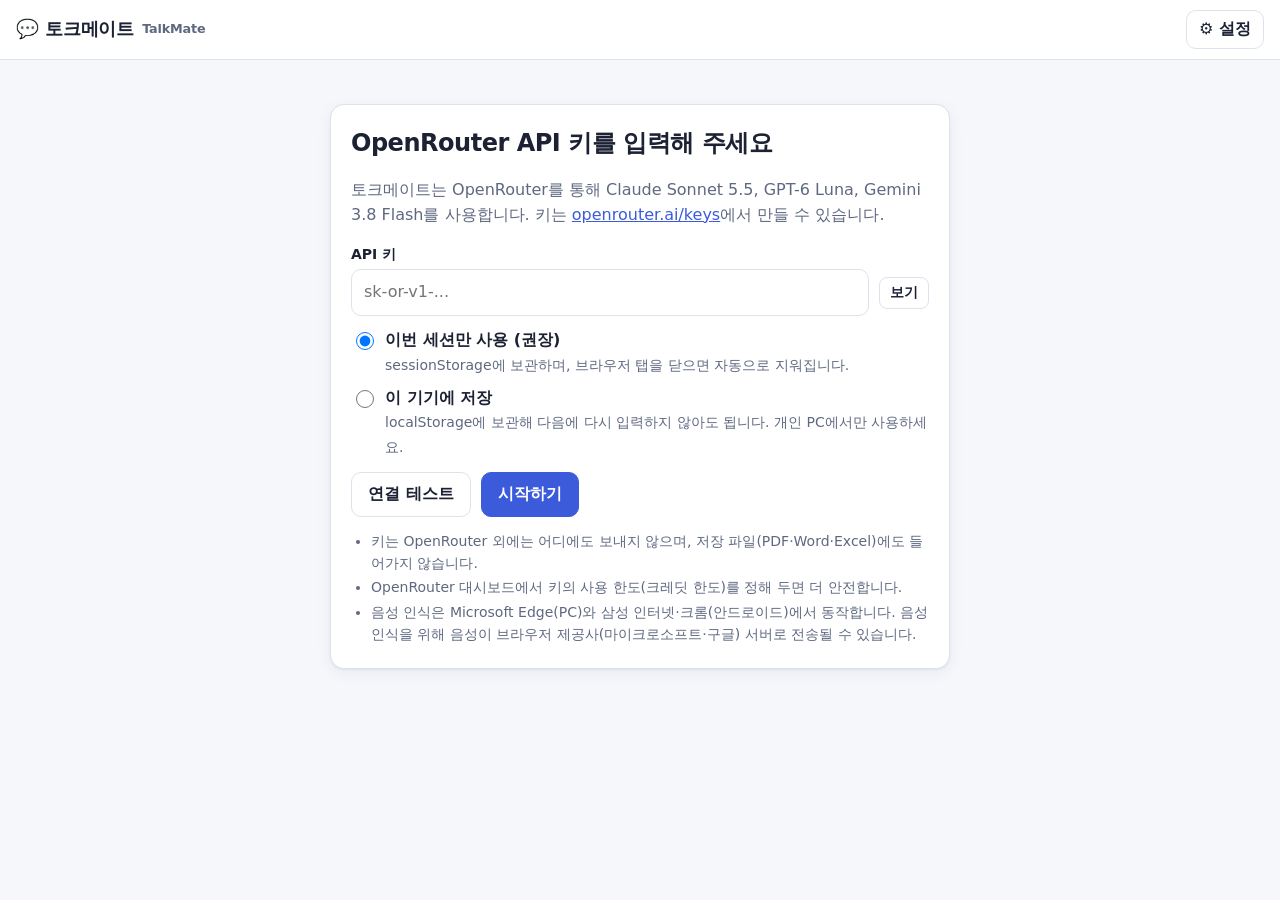
==== talkmate/index.html @ e8a08558 "토크메이트(TalkMate) 첫 버전 구현 및 PRD v0.2 반영 - index.html, style.css, app.js: OpenRouter 3개 모델 연동, 음성 인식·합성" ====
<!doctype html>
<html lang="ko">
<head>
  <meta charset="utf-8">
  <meta name="viewport" content="width=device-width, initial-scale=1, viewport-fit=cover">
  <meta name="description" content="토크메이트(TalkMate): OpenRouter AI와 상황극으로 연습하는 외국어 회화 파트너">
  <title>토크메이트 TalkMate</title>
  <link rel="icon" href="data:image/svg+xml,<svg xmlns='http://www.w3.org/2000/svg' viewBox='0 0 100 100'><text y='.9em' font-size='90'>💬</text></svg>">
  <link rel="stylesheet" href="style.css">
</head>
<body>
  <header class="topbar">
    <div class="brand">💬 토크메이트 <small>TalkMate</small></div>
    <div class="top-actions">
      <span id="costBadge" class="badge hidden" title="이번 대화의 누적 AI 비용"></span>
      <button id="btnSettings" class="icon-btn" type="button">⚙️ 설정</button>
    </div>
  </header>

  <main>
    <!-- 0. API 키 입력 -->
    <section id="view-key" class="view hidden">
      <div class="card" style="max-width:620px;margin:24px auto">
        <h1>OpenRouter API 키를 입력해 주세요</h1>
        <p class="muted">토크메이트는 OpenRouter를 통해 Claude Sonnet 5.5, GPT-6 Luna, Gemini 3.8 Flash를 사용합니다.
          키는 <a href="https://openrouter.ai/keys" target="_blank" rel="noopener">openrouter.ai/keys</a>에서 만들 수 있습니다.</p>
        <label class="field">
          <span>API 키</span>
          <div class="row">
            <input id="keyInput" class="grow" type="password" autocomplete="off" spellcheck="false" placeholder="sk-or-v1-...">
            <button id="keyShow" class="btn sm" type="button">보기</button>
          </div>
        </label>
        <div role="radiogroup" aria-label="키 보관 방식">
          <label class="check"><input type="radio" name="keyMode" value="session" checked>
            <span><b>이번 세션만 사용 (권장)</b><br><span class="small muted">sessionStorage에 보관하며, 브라우저 탭을 닫으면 자동으로 지워집니다.</span></span></label>
          <label class="check"><input type="radio" name="keyMode" value="local">
            <span><b>이 기기에 저장</b><br><span class="small muted">localStorage에 보관해 다음에 다시 입력하지 않아도 됩니다. 개인 PC에서만 사용하세요.</span></span></label>
        </div>
        <div class="row" style="margin-top:12px">
          <button id="keyTest" class="btn" type="button">연결 테스트</button>
          <button id="keySave" class="btn primary" type="button">시작하기</button>
        </div>
        <p id="keyResult" class="small" role="status"></p>
        <ul class="notes">
          <li>키는 OpenRouter 외에는 어디에도 보내지 않으며, 저장 파일(PDF·Word·Excel)에도 들어가지 않습니다.</li>
          <li>OpenRouter 대시보드에서 키의 사용 한도(크레딧 한도)를 정해 두면 더 안전합니다.</li>
          <li>음성 인식은 Microsoft Edge(PC)와 삼성 인터넷·크롬(안드로이드)에서 동작합니다. 음성 인식을 위해 음성이 브라우저 제공사(마이크로소프트·구글) 서버로 전송될 수 있습니다.</li>
        </ul>
      </div>
    </section>

    <!-- 1. 연습 설정 -->
    <section id="view-setup" class="view hidden">
      <div id="resumeBanner" class="banner hidden">
        <span>진행 중이던 대화가 있습니다.</span>
        <div class="row">
          <button id="resumeBtn" class="btn sm primary" type="button">이어서 하기</button>
          <button id="discardBtn" class="btn sm" type="button">버리기</button>
        </div>
      </div>
      <div id="fileNotice" class="banner info hidden">
        <span class="small">파일을 직접 열면(file://) 마이크 권한이 거부될 수 있습니다. GitHub Pages 주소나 로컬 서버(<code>python -m http.server</code>)로 열어 주세요.</span>
      </div>

      <div class="card">
        <h2 class="step-title"><span class="step-num">1</span>언어와 수준</h2>
        <div id="langChoices" class="choices lang"></div>
        <div class="grid-3" style="margin-top:4px">
          <label class="field"><span>수준</span><select id="levelSel"></select></label>
          <label class="field"><span>말투</span><select id="toneSel"></select></label>
          <label class="field"><span>AI 답변 길이</span>
            <select id="lengthSel">
              <option value="short">짧게 (1~2문장)</option>
              <option value="normal">보통 (2~3문장)</option>
              <option value="long">길게 (3~5문장)</option>
            </select></label>
        </div>
      </div>

      <div class="card">
        <h2 class="step-title"><span class="step-num">2</span>상황 고르기</h2>
        <div id="scenChoices"></div>
        <div id="scenExtra"></div>
      </div>

      <div class="card">
        <h2 class="step-title"><span class="step-num">3</span>이번 대화의 미션</h2>
        <ol id="missionPreview" class="mission-preview"></ol>
        <div class="estimate">
          <div>
            <div class="small muted" style="margin-bottom:4px">AI 모델 구성</div>
            <div id="presetSeg" class="seg" role="group" aria-label="모델 구성"></div>
            <div id="presetDesc" class="small muted" style="margin-top:4px"></div>
          </div>
          <div class="cost" id="estimate"></div>
        </div>
        <div class="row" style="margin-top:16px;justify-content:flex-end">
          <button id="startBtn" class="btn primary lg" type="button">대화 시작하기 ▶</button>
        </div>
      </div>
    </section>

    <!-- 2. 회화 -->
    <section id="view-chat" class="view hidden">
      <div class="chat-main">
        <div class="chat-head">
          <div>
            <div class="title" id="chatTitle"></div>
            <div class="sub" id="chatSub"></div>
          </div>
          <div class="row">
            <button id="sideToggle" class="btn sm side-toggle" type="button">미션 보기</button>
            <button id="endBtn" class="btn sm primary" type="button">대화 종료 · 리포트</button>
          </div>
        </div>
        <div id="messages" class="messages" aria-live="polite"></div>
        <div id="turnNotice" class="notice hidden">
          <span>목표한 대화 턴 수에 도달했습니다. 마무리하고 리포트를 받아 볼까요?</span>
          <div class="row"><button id="turnEnd" class="btn sm primary" type="button">리포트 받기</button>
            <button id="turnMore" class="btn sm" type="button">계속하기</button></div>
        </div>
        <div id="hints" class="hints hidden"></div>
        <div class="composer">
          <textarea id="input" rows="1" placeholder="마이크를 누르고 말하거나, 여기에 입력하세요 (Enter: 보내기, Shift+Enter: 줄바꿈)"></textarea>
          <div class="row">
            <div class="row" style="gap:8px">
              <button id="micBtn" class="mic" type="button" aria-label="음성 입력">🎤</button>
              <div>
                <div id="micStatus" class="mic-status">마이크를 눌러 말해 보세요.</div>
                <button id="hintBtn" class="link-btn" type="button">💡 힌트 보기</button>
              </div>
            </div>
            <button id="sendBtn" class="btn primary" type="button">보내기</button>
          </div>
        </div>
      </div>
      <aside class="chat-side" id="chatSide">
        <div class="card collapsible" id="missionCard">
          <h2>🎯 미션</h2>
          <div class="c-body"><ul id="missionList" class="missions"></ul></div>
        </div>
        <div class="card collapsible" id="statCard">
          <h2>📊 오류 유형</h2>
          <div class="c-body"><div id="liveStats" class="bars"></div></div>
        </div>
        <div class="card collapsible" id="costCard">
          <h2>💰 비용</h2>
          <div class="c-body small" id="liveCost"></div>
        </div>
      </aside>
    </section>

    <!-- 3. 리포트 -->
    <section id="view-report" class="view hidden">
      <div class="report-actions">
        <button id="backChat" class="btn sm" type="button">← 대화로 돌아가기</button>
        <div class="row">
          <button id="expPdf" class="btn" type="button">📄 PDF</button>
          <button id="expDocx" class="btn" type="button">📝 Word</button>
          <button id="expXlsx" class="btn" type="button">📊 Excel</button>
          <button id="newBtn" class="btn primary" type="button">새 연습</button>
        </div>
      </div>
      <div class="card report" id="reportBody"></div>
    </section>
  </main>

  <!-- 설정 -->
  <dialog id="settingsDlg" aria-labelledby="setTitle">
    <form method="dialog" id="settingsForm">
      <div class="dlg-head"><h2 id="setTitle" style="margin:0">설정</h2><button class="btn sm ghost" value="cancel" type="submit">닫기 ✕</button></div>
      <div class="dlg-body">
        <fieldset>
          <legend>API 키</legend>
          <p class="small" id="keyStatus"></p>
          <label class="check"><input type="checkbox" id="setKeyPersist"><span>이 기기에 저장(localStorage). 끄면 이번 세션에만 보관합니다.</span></label>
          <div class="row">
            <button id="setKeyChange" class="btn sm" type="button">키 변경</button>
            <button id="setKeyClear" class="btn sm danger" type="button">키 지우기</button>
            <button id="setKeyTest" class="btn sm" type="button">연결 테스트 · 단가 갱신</button>
          </div>
          <p class="small" id="setKeyResult" role="status"></p>
        </fieldset>

        <fieldset>
          <legend>AI 모델 (OpenRouter 모델 ID)</legend>
          <label class="field"><span>대화 상대</span><input type="text" id="setPartner" list="modelList" spellcheck="false"></label>
          <label class="field"><span>문장 교정 · 힌트 · 번역</span><input type="text" id="setCoach" list="modelList" spellcheck="false"></label>
          <label class="field"><span>대화 후 리포트</span><input type="text" id="setReport" list="modelList" spellcheck="false"></label>
          <datalist id="modelList"></datalist>
          <h3>단가 (100만 토큰당 USD)</h3>
          <div class="price-row small muted"><span>모델</span><span>입력</span><span>출력</span></div>
          <div id="priceRows"></div>
          <label class="field"><span>환율 (1달러 = 원)</span><input type="number" id="setFx" min="1" step="1"></label>
        </fieldset>

        <fieldset>
          <legend>음성</legend>
          <label class="check"><input type="checkbox" id="setAutoSpeak"><span>AI가 말할 때 자동으로 읽어 주기</span></label>
          <label class="check"><input type="checkbox" id="setAutoSend"><span>음성 입력이 끝나면 바로 보내기 (끄면 확인·수정 후 보냅니다)</span></label>
          <label class="field"><span>읽기 속도 <b id="rateVal"></b></span><input type="range" id="setRate" min="0.6" max="1.3" step="0.05" style="width:100%"></label>
          <div id="voiceRows"></div>
        </fieldset>

        <fieldset>
          <legend>대화</legend>
          <label class="field"><span>목표 턴 수 (내가 말하는 횟수)</span><input type="number" id="setTurns" min="4" max="40" step="1"></label>
        </fieldset>
      </div>
      <div class="dlg-foot">
        <button id="setReset" class="btn sm danger" type="button">설정 초기화</button>
        <div class="row"><button class="btn" value="cancel" type="submit">취소</button><button id="setSave" class="btn primary" type="button">저장</button></div>
      </div>
    </form>
  </dialog>

  <div id="toast" role="status" aria-live="polite"></div>
  <script src="app.js"></script>
</body>
</html>
---- talkmate/style.css ----
/* 토크메이트(TalkMate) 스타일 */
:root {
  --bg: #f6f7fb;
  --surface: #ffffff;
  --surface-2: #eef1f7;
  --text: #1c2233;
  --muted: #5e6880;
  --border: #dde2ec;
  --primary: #3b5bdb;
  --primary-ink: #ffffff;
  --primary-soft: #e7ecff;
  --ai-bubble: #ffffff;
  --user-bubble: #3b5bdb;
  --user-ink: #ffffff;
  --ok: #2b8a3e;
  --ok-soft: #e6f6ea;
  --warn: #c76a00;
  --warn-soft: #fff4e2;
  --bad: #c92a2a;
  --bad-soft: #ffe9e9;
  --shadow: 0 1px 2px rgba(20, 30, 60, .06), 0 4px 16px rgba(20, 30, 60, .06);
  --radius: 14px;
  --font: system-ui, -apple-system, "Segoe UI", "Malgun Gothic", "Apple SD Gothic Neo", "Noto Sans KR", "Noto Sans JP", "Yu Gothic", "Meiryo", sans-serif;
  color-scheme: light;
}
@media (prefers-color-scheme: dark) {
  :root {
    --bg: #12151d;
    --surface: #1b1f2a;
    --surface-2: #242a38;
    --text: #e8ebf2;
    --muted: #9aa3b8;
    --border: #2f3646;
    --primary: #7b93ff;
    --primary-ink: #0d1020;
    --primary-soft: #252d4d;
    --ai-bubble: #222837;
    --user-bubble: #4c66e0;
    --user-ink: #ffffff;
    --ok: #69db7c;
    --ok-soft: #1d3324;
    --warn: #ffb44d;
    --warn-soft: #3a2c16;
    --bad: #ff8787;
    --bad-soft: #3b1f22;
    --shadow: 0 1px 2px rgba(0, 0, 0, .3), 0 4px 16px rgba(0, 0, 0, .25);
    color-scheme: dark;
  }
}

* { box-sizing: border-box; }
html, body { margin: 0; }
body {
  background: var(--bg);
  color: var(--text);
  font-family: var(--font);
  font-size: 16px;
  line-height: 1.55;
  -webkit-text-size-adjust: 100%;
}
button, input, select, textarea { font: inherit; color: inherit; }
a { color: var(--primary); }
.hidden { display: none !important; }
.muted { color: var(--muted); }
.small { font-size: .875rem; }

/* 상단 바 */
.topbar {
  position: sticky; top: 0; z-index: 20;
  display: flex; align-items: center; justify-content: space-between; gap: 12px;
  padding: 10px 16px;
  background: var(--surface);
  border-bottom: 1px solid var(--border);
}
.brand { font-weight: 800; font-size: 1.15rem; letter-spacing: -.01em; display: flex; align-items: center; gap: 8px; }
.brand small { font-weight: 600; color: var(--muted); font-size: .8rem; }
.top-actions { display: flex; align-items: center; gap: 8px; }
.badge {
  display: inline-flex; align-items: center; gap: 4px;
  padding: 3px 10px; border-radius: 999px;
  background: var(--surface-2); color: var(--muted); font-size: .8rem; font-weight: 600;
  white-space: nowrap;
}

/* 버튼 */
.btn {
  display: inline-flex; align-items: center; justify-content: center; gap: 6px;
  padding: 9px 16px; min-height: 42px;
  border: 1px solid var(--border); border-radius: 10px;
  background: var(--surface); cursor: pointer; font-weight: 600;
  transition: background .15s, border-color .15s, transform .05s;
}
.btn:hover { background: var(--surface-2); }
.btn:active { transform: translateY(1px); }
.btn:disabled { opacity: .5; cursor: not-allowed; }
.btn.primary { background: var(--primary); border-color: var(--primary); color: var(--primary-ink); }
.btn.primary:hover { filter: brightness(1.07); }
.btn.danger { color: var(--bad); }
.btn.ghost { background: transparent; border-color: transparent; }
.btn.sm { padding: 4px 10px; min-height: 32px; font-size: .85rem; border-radius: 8px; }
.btn.lg { padding: 12px 22px; min-height: 50px; font-size: 1.05rem; }
.icon-btn { background: transparent; border: 1px solid var(--border); border-radius: 10px; padding: 6px 12px; cursor: pointer; font-weight: 600; min-height: 38px; }
.icon-btn:hover { background: var(--surface-2); }
.link-btn { background: none; border: none; color: var(--primary); cursor: pointer; padding: 2px 4px; font-size: .85rem; font-weight: 600; }
.link-btn:hover { text-decoration: underline; }

/* 레이아웃 */
main { max-width: 1120px; margin: 0 auto; padding: 20px 16px 40px; }
.card {
  background: var(--surface); border: 1px solid var(--border); border-radius: var(--radius);
  box-shadow: var(--shadow); padding: 20px;
}
.card + .card { margin-top: 16px; }
h1 { font-size: 1.5rem; margin: 0 0 8px; letter-spacing: -.02em; }
h2 { font-size: 1.15rem; margin: 0 0 12px; }
h3 { font-size: 1rem; margin: 16px 0 8px; }
.step-title { display: flex; align-items: center; gap: 8px; }
.step-num {
  display: inline-grid; place-items: center; width: 26px; height: 26px; border-radius: 50%;
  background: var(--primary-soft); color: var(--primary); font-size: .85rem; font-weight: 800;
}

/* 폼 */
label.field { display: block; margin: 12px 0; }
label.field > span { display: block; font-size: .875rem; font-weight: 600; margin-bottom: 4px; }
input[type=text], input[type=password], input[type=number], select, textarea {
  width: 100%; padding: 10px 12px; border: 1px solid var(--border); border-radius: 10px;
  background: var(--surface); min-height: 42px;
}
input:focus, select:focus, textarea:focus, .btn:focus-visible, .choice:focus-visible {
  outline: 2px solid var(--primary); outline-offset: 1px;
}
.row { display: flex; gap: 10px; flex-wrap: wrap; align-items: center; }
.row > .grow { flex: 1 1 200px; }
.grid-2 { display: grid; grid-template-columns: repeat(2, minmax(0, 1fr)); gap: 12px; }
.grid-3 { display: grid; grid-template-columns: repeat(3, minmax(0, 1fr)); gap: 12px; }
.check { display: flex; align-items: flex-start; gap: 8px; margin: 8px 0; cursor: pointer; }
.check input { margin-top: 4px; width: 18px; height: 18px; flex: none; }
.notes { margin: 12px 0 0; padding-left: 20px; color: var(--muted); font-size: .875rem; }
.notes li { margin: 3px 0; }

/* 선택 카드 */
.choices { display: grid; gap: 10px; }
.choices.lang { grid-template-columns: repeat(3, minmax(0, 1fr)); }
.choices.scen { grid-template-columns: repeat(auto-fill, minmax(170px, 1fr)); }
.choice {
  text-align: left; padding: 12px 14px; border: 1.5px solid var(--border); border-radius: 12px;
  background: var(--surface); cursor: pointer; display: flex; flex-direction: column; gap: 2px;
}
.choice:hover { border-color: var(--primary); }
.choice.selected { border-color: var(--primary); background: var(--primary-soft); }
.choice .t { font-weight: 700; }
.choice .d { font-size: .8rem; color: var(--muted); }
.choice .ic { font-size: 1.4rem; line-height: 1.2; }
.cat-label { font-size: .8rem; font-weight: 700; color: var(--muted); margin: 14px 0 6px; }

.mission-preview { margin: 0; padding-left: 20px; }
.estimate { display: flex; flex-wrap: wrap; align-items: center; justify-content: space-between; gap: 12px; margin-top: 16px; }
.estimate .cost { font-size: .9rem; color: var(--muted); }
.estimate .cost b { color: var(--text); }
.seg { display: inline-flex; border: 1px solid var(--border); border-radius: 10px; overflow: hidden; }
.seg button { border: none; background: var(--surface); padding: 8px 14px; cursor: pointer; font-weight: 600; min-height: 40px; }
.seg button + button { border-left: 1px solid var(--border); }
.seg button.on { background: var(--primary); color: var(--primary-ink); }

.banner {
  display: flex; align-items: center; justify-content: space-between; gap: 12px; flex-wrap: wrap;
  padding: 12px 16px; border-radius: 12px; background: var(--warn-soft); border: 1px solid var(--border); margin-bottom: 16px;
}
.banner.info { background: var(--primary-soft); }

/* 회화 화면 */
#view-chat { display: grid; grid-template-columns: minmax(0, 1fr) 300px; gap: 16px; }
.chat-main {
  display: flex; flex-direction: column; min-height: calc(100vh - 120px); min-height: calc(100dvh - 120px);
  background: var(--surface); border: 1px solid var(--border); border-radius: var(--radius); box-shadow: var(--shadow);
}
.chat-head {
  display: flex; align-items: center; justify-content: space-between; gap: 8px; flex-wrap: wrap;
  padding: 12px 16px; border-bottom: 1px solid var(--border);
}
.chat-head .title { font-weight: 700; }
.chat-head .sub { font-size: .8rem; color: var(--muted); }
.messages { flex: 1; overflow-y: auto; padding: 16px; display: flex; flex-direction: column; gap: 14px; }
.msg { display: flex; flex-direction: column; max-width: 88%; }
.msg.ai { align-self: flex-start; }
.msg.user { align-self: flex-end; align-items: flex-end; }
.bubble {
  padding: 10px 14px; border-radius: 16px; white-space: pre-wrap; word-break: break-word;
  font-size: 1.05rem;
}
.msg.ai .bubble { background: var(--ai-bubble); border: 1px solid var(--border); border-top-left-radius: 4px; }
.msg.user .bubble { background: var(--user-bubble); color: var(--user-ink); border-top-right-radius: 4px; }
.msg .tools { display: flex; gap: 2px; margin-top: 2px; flex-wrap: wrap; }
.translation { margin-top: 6px; padding: 8px 12px; border-radius: 10px; background: var(--surface-2); font-size: .9rem; color: var(--muted); white-space: pre-wrap; }
.typing::after { content: "▍"; animation: blink 1s steps(2) infinite; }
@keyframes blink { 50% { opacity: 0; } }

.corr {
  margin-top: 6px; padding: 10px 12px; border-radius: 12px; font-size: .92rem; text-align: left;
  border: 1px solid var(--border); background: var(--surface); width: 100%; max-width: 560px;
}
.corr.ok { background: var(--ok-soft); border-color: transparent; }
.corr.fix { background: var(--warn-soft); border-color: transparent; }
.corr.loading { color: var(--muted); }
.corr .head { font-weight: 700; margin-bottom: 4px; }
.corr .orig { margin: 2px 0; }
.corr mark.wrong { background: var(--bad-soft); color: var(--bad); text-decoration: line-through; border-radius: 3px; padding: 0 2px; }
.corr .fixed { font-weight: 700; color: var(--ok); }
.corr ul { margin: 6px 0 0; padding-left: 18px; }
.corr li { margin: 3px 0; }
.chip { display: inline-block; padding: 0 8px; border-radius: 999px; background: var(--surface-2); font-size: .75rem; font-weight: 700; margin-right: 4px; color: var(--muted); }
.corr .sec { margin-top: 8px; font-weight: 700; font-size: .85rem; }
.say { display: inline-flex; align-items: center; gap: 4px; }
.listen { background: none; border: none; cursor: pointer; padding: 0 4px; font-size: .95rem; }

.notice { margin: 0 16px 10px; padding: 10px 14px; border-radius: 10px; background: var(--primary-soft); font-size: .9rem; display: flex; gap: 8px; align-items: center; justify-content: space-between; flex-wrap: wrap; }

.hints { margin: 0 16px 10px; padding: 12px; border: 1px dashed var(--primary); border-radius: 12px; background: var(--surface); }
.hints .h-head { display: flex; justify-content: space-between; align-items: center; font-weight: 700; margin-bottom: 6px; }
.hint-item { padding: 8px 0; border-top: 1px solid var(--border); }
.hint-item:first-of-type { border-top: none; }
.hint-item .ht { font-weight: 600; }
.hint-item .hr { font-size: .85rem; color: var(--muted); }

.composer { border-top: 1px solid var(--border); padding: 12px 16px; display: flex; flex-direction: column; gap: 8px; }
.composer textarea { resize: none; min-height: 48px; max-height: 160px; font-size: 1.05rem; }
.composer .row { justify-content: space-between; }
.mic {
  width: 56px; height: 56px; border-radius: 50%; border: none; cursor: pointer; font-size: 1.5rem;
  background: var(--primary); color: var(--primary-ink); box-shadow: var(--shadow); flex: none;
}
.mic.on { background: var(--bad); animation: pulse 1.2s infinite; }
.mic:disabled { opacity: .4; cursor: not-allowed; }
@keyframes pulse { 0% { box-shadow: 0 0 0 0 rgba(201, 42, 42, .5); } 70% { box-shadow: 0 0 0 14px rgba(201, 42, 42, 0); } 100% { box-shadow: 0 0 0 0 rgba(201, 42, 42, 0); } }
.mic-status { font-size: .85rem; color: var(--muted); min-height: 1.2em; }

.chat-side { display: flex; flex-direction: column; gap: 12px; }
.chat-side .card { padding: 14px 16px; }
.chat-side h2 { font-size: 1rem; margin-bottom: 8px; }
.missions { list-style: none; margin: 0; padding: 0; }
.missions li { display: flex; gap: 8px; align-items: flex-start; padding: 4px 0; font-size: .92rem; }
.missions li.done span { text-decoration: line-through; color: var(--muted); }
.missions input { margin-top: 5px; width: 16px; height: 16px; flex: none; }

/* 막대 그래프 */
.bars { display: flex; flex-direction: column; gap: 6px; }
.bar-row { display: grid; grid-template-columns: 96px 1fr 28px; align-items: center; gap: 8px; font-size: .85rem; }
.bar-track { height: 10px; background: var(--surface-2); border-radius: 999px; overflow: hidden; }
.bar-fill { height: 100%; background: var(--warn); border-radius: 999px; print-color-adjust: exact; -webkit-print-color-adjust: exact; }
.bar-row .n { text-align: right; font-weight: 700; }

/* 리포트 */
.report-actions { display: flex; flex-wrap: wrap; gap: 8px; align-items: center; justify-content: space-between; margin-bottom: 16px; }
.report-actions .row { gap: 8px; }
.report h1 { font-size: 1.6rem; }
.report .meta { color: var(--muted); font-size: .9rem; margin-bottom: 8px; }
.report section { margin-top: 22px; break-inside: avoid-page; }
.report section.flow { break-inside: auto; }
.report h2 { border-bottom: 2px solid var(--primary-soft); padding-bottom: 4px; }
.stats { display: grid; grid-template-columns: repeat(4, minmax(0, 1fr)); gap: 10px; }
.stat { background: var(--surface-2); border-radius: 12px; padding: 10px 12px; }
.stat .v { font-size: 1.35rem; font-weight: 800; }
.stat .l { font-size: .8rem; color: var(--muted); }
table.tbl { width: 100%; border-collapse: collapse; font-size: .9rem; }
.tbl th, .tbl td { border: 1px solid var(--border); padding: 6px 8px; text-align: left; vertical-align: top; }
.tbl th { background: var(--surface-2); font-weight: 700; }
.tbl-wrap { overflow-x: auto; }
.two-col { display: grid; grid-template-columns: repeat(2, minmax(0, 1fr)); gap: 16px; }
.transcript .line { padding: 6px 0; border-bottom: 1px dashed var(--border); }
.transcript .who { font-weight: 700; margin-right: 6px; }
.transcript .fixline { font-size: .88rem; color: var(--ok); margin-left: 12px; }
.spinner { display: inline-block; width: 16px; height: 16px; border: 2px solid var(--border); border-top-color: var(--primary); border-radius: 50%; animation: spin .8s linear infinite; vertical-align: -3px; }
@keyframes spin { to { transform: rotate(360deg); } }

/* 대화 상자 */
dialog {
  width: min(680px, calc(100vw - 24px)); max-height: calc(100vh - 32px); max-height: calc(100dvh - 32px);
  border: 1px solid var(--border); border-radius: var(--radius); padding: 0;
  background: var(--surface); color: var(--text); box-shadow: var(--shadow);
}
dialog::backdrop { background: rgba(10, 14, 25, .45); }
.dlg-head { display: flex; justify-content: space-between; align-items: center; padding: 14px 20px; border-bottom: 1px solid var(--border); position: sticky; top: 0; background: var(--surface); z-index: 1; }
.dlg-body { padding: 4px 20px 16px; }
.dlg-foot { display: flex; justify-content: space-between; gap: 8px; padding: 12px 20px; border-top: 1px solid var(--border); position: sticky; bottom: 0; background: var(--surface); }
fieldset { border: 1px solid var(--border); border-radius: 12px; padding: 4px 14px 12px; margin: 14px 0; }
legend { font-weight: 700; padding: 0 6px; }
.price-row { display: grid; grid-template-columns: minmax(0, 1fr) 90px 90px; gap: 8px; align-items: center; font-size: .85rem; margin: 6px 0; }
.price-row code { word-break: break-all; }

/* 알림 */
#toast {
  position: fixed; left: 50%; bottom: 24px; transform: translateX(-50%); z-index: 100;
  max-width: calc(100vw - 32px); padding: 12px 18px; border-radius: 12px;
  background: #1c2233; color: #fff; box-shadow: var(--shadow); font-size: .92rem;
  opacity: 0; pointer-events: none; transition: opacity .2s;
}
#toast.show { opacity: 1; }
#toast.error { background: #a61e1e; }

/* 반응형 */
@media (max-width: 860px) {
  #view-chat { grid-template-columns: 1fr; }
  .chat-side { order: -1; }
  .chat-side:not(.open) { display: none; }
  .chat-main { min-height: calc(100dvh - 190px); }
  .stats { grid-template-columns: repeat(2, minmax(0, 1fr)); }
}
@media (max-width: 600px) {
  main { padding: 12px 10px 32px; }
  .card { padding: 16px; }
  .choices.lang { grid-template-columns: 1fr; }
  .choices.scen { grid-template-columns: repeat(2, minmax(0, 1fr)); }
  .grid-2, .grid-3, .two-col { grid-template-columns: 1fr; }
  .msg { max-width: 96%; }
  .messages { padding: 12px 10px; }
  .composer { padding: 10px; }
  .brand small { display: none; }
  .price-row { grid-template-columns: 1fr 1fr; }
  .price-row code { grid-column: 1 / -1; }
}
.side-toggle { display: none; }
@media (max-width: 860px) { .side-toggle { display: inline-flex; } }

/* 인쇄(PDF 저장) */
@media print {
  :root { --bg: #fff; --surface: #fff; --surface-2: #f1f3f8; --text: #000; --muted: #444; --border: #bbb; --primary-soft: #dfe5ff; --ok: #1d6b2c; color-scheme: light; }
  body { background: #fff; font-size: 11pt; }
  .topbar, .report-actions, #view-key, #view-setup, #view-chat, dialog, #toast, .no-print { display: none !important; }
  main { max-width: none; padding: 0; }
  .card { box-shadow: none; border: none; padding: 0; }
  .tbl-wrap { overflow: visible; }
  a { color: #000; }
}
@page { margin: 14mm; }
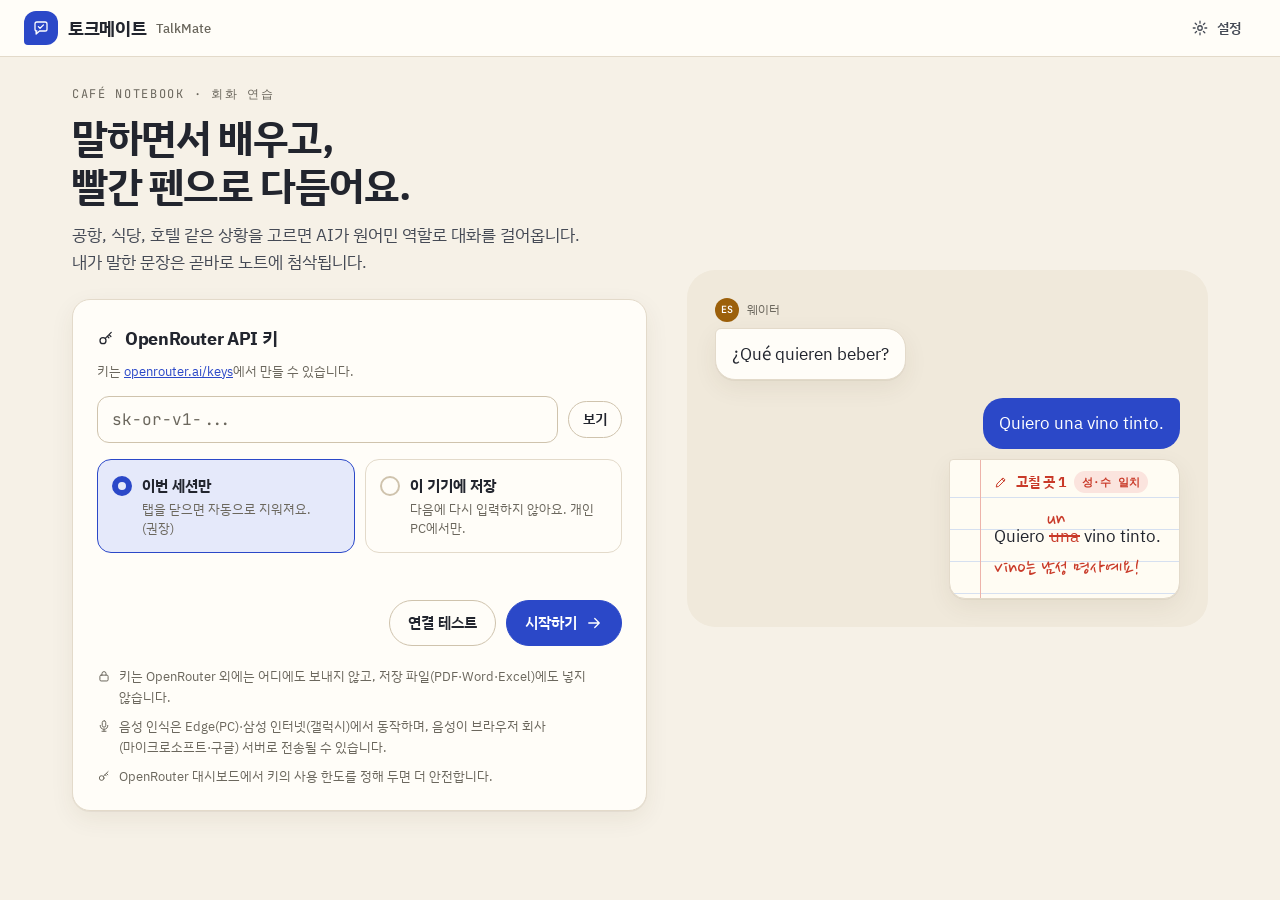
==== commit 4702512a: "Café Notebook 디자인을 앱에 적용 - index.html: 아이콘 스프라이트, 시작 화면 미리보기, 오늘의 주문서, 회화 레일, 리포트 레일 - style.css: DE" ====
--- a/talkmate/index.html
+++ b/talkmate/index.html
@@ -3,57 +3,112 @@
 <head>
   <meta charset="utf-8">
   <meta name="viewport" content="width=device-width, initial-scale=1, viewport-fit=cover">
-  <meta name="description" content="토크메이트(TalkMate): OpenRouter AI와 상황극으로 연습하는 외국어 회화 파트너">
+  <meta name="description" content="토크메이트(TalkMate): 상황극으로 연습하고 빨간 펜으로 첨삭받는 AI 외국어 회화 파트너">
+  <meta name="theme-color" content="#F6F1E7" media="(prefers-color-scheme: light)">
+  <meta name="theme-color" content="#14120E" media="(prefers-color-scheme: dark)">
   <title>토크메이트 TalkMate</title>
-  <link rel="icon" href="data:image/svg+xml,<svg xmlns='http://www.w3.org/2000/svg' viewBox='0 0 100 100'><text y='.9em' font-size='90'>💬</text></svg>">
+  <link rel="icon" href="data:image/svg+xml,<svg xmlns='http://www.w3.org/2000/svg' viewBox='0 0 24 24'><rect width='24' height='24' rx='6' fill='%232B48C8'/><path d='M6 7.5A1.5 1.5 0 0 1 7.5 6h9A1.5 1.5 0 0 1 18 7.5v6a1.5 1.5 0 0 1-1.5 1.5H11l-3.5 3v-3h0A1.5 1.5 0 0 1 6 13.5z' fill='none' stroke='white' stroke-width='1.6' stroke-linejoin='round'/></svg>">
+  <link rel="preconnect" href="https://fonts.googleapis.com">
+  <link rel="preconnect" href="https://fonts.gstatic.com" crossorigin>
+  <link rel="stylesheet" href="https://fonts.googleapis.com/css2?family=IBM+Plex+Sans+KR:wght@400;500;600;700&family=Nanum+Pen+Script&family=JetBrains+Mono:wght@400;600&family=Noto+Sans+JP:wght@400;700&display=swap">
   <link rel="stylesheet" href="style.css">
 </head>
 <body>
+<!-- 아이콘 (선 1.7px, round) — DESIGN.md 8장 -->
+<svg width="0" height="0" style="position:absolute" aria-hidden="true">
+  <symbol id="i-logo" viewBox="0 0 24 24"><path d="M4 6.5A2.5 2.5 0 0 1 6.5 4h11A2.5 2.5 0 0 1 20 6.5v7a2.5 2.5 0 0 1-2.5 2.5H10l-4.5 4v-4H6.5A2.5 2.5 0 0 1 4 13.5z"/><path d="M8.5 10.2l2.2 2.2 4.6-4.6"/></symbol>
+  <symbol id="i-mic" viewBox="0 0 24 24"><rect x="9" y="3" width="6" height="11" rx="3"/><path d="M5.5 11a6.5 6.5 0 0 0 13 0M12 17.5V21M8.5 21h7"/></symbol>
+  <symbol id="i-stop" viewBox="0 0 24 24"><rect x="7" y="7" width="10" height="10" rx="2.5"/></symbol>
+  <symbol id="i-send" viewBox="0 0 24 24"><path d="M5 12h13M13 6l6 6-6 6"/></symbol>
+  <symbol id="i-speaker" viewBox="0 0 24 24"><path d="M4 9.5v5h3.5L12 18V6L7.5 9.5z"/><path d="M15.5 9.2a4 4 0 0 1 0 5.6M18 6.8a7.5 7.5 0 0 1 0 10.4"/></symbol>
+  <symbol id="i-translate" viewBox="0 0 24 24"><path d="M4 6h9M8.5 4v2M6.2 6c.4 3.6 2.6 6.4 5.8 7.6M10.8 6c-.4 3.6-2.6 6.4-5.8 7.6"/><path d="M13 20l3.5-8 3.5 8M14.2 17.3h4.6"/></symbol>
+  <symbol id="i-bulb" viewBox="0 0 24 24"><path d="M9.5 17.5h5M10.5 20.5h3M12 3.5a5.8 5.8 0 0 0-3.7 10.3c.8.7 1.2 1.5 1.2 2.4v.3h5v-.3c0-.9.4-1.7 1.2-2.4A5.8 5.8 0 0 0 12 3.5z"/></symbol>
+  <symbol id="i-gear" viewBox="0 0 24 24"><circle cx="12" cy="12" r="3"/><path d="M12 3v2.5M12 18.5V21M3 12h2.5M18.5 12H21M5.6 5.6l1.8 1.8M16.6 16.6l1.8 1.8M5.6 18.4l1.8-1.8M16.6 7.4l1.8-1.8"/></symbol>
+  <symbol id="i-check" viewBox="0 0 24 24"><path d="M5 12.5l4.5 4.5L19 7.5"/></symbol>
+  <symbol id="i-x" viewBox="0 0 24 24"><path d="M6.5 6.5l11 11M17.5 6.5l-11 11"/></symbol>
+  <symbol id="i-key" viewBox="0 0 24 24"><circle cx="8" cy="15.5" r="4"/><path d="M11 12.5l8-8M16 7.5l2.5 2.5M13.8 9.7l2 2"/></symbol>
+  <symbol id="i-download" viewBox="0 0 24 24"><path d="M12 4v11M7.5 10.5L12 15l4.5-4.5M5 20h14"/></symbol>
+  <symbol id="i-back" viewBox="0 0 24 24"><path d="M19 12H5M11 6l-6 6 6 6"/></symbol>
+  <symbol id="i-play" viewBox="0 0 24 24"><path d="M8 5.5v13l10.5-6.5z"/></symbol>
+  <symbol id="i-lock" viewBox="0 0 24 24"><rect x="5" y="10.5" width="14" height="10" rx="2"/><path d="M8.5 10.5V8a3.5 3.5 0 0 1 7 0v2.5"/></symbol>
+  <symbol id="i-plane" viewBox="0 0 24 24"><path d="M3 13.5l7-1.5 3.5 7.5 2-.5-1-8.5 4.5-1.5c1.2-.4 2-1.6 1.5-2.6-.5-1-1.8-1.2-3-.8l-4.5 1.5L7 2.5 5 3l3 8-4.5 1.5z"/></symbol>
+  <symbol id="i-passport" viewBox="0 0 24 24"><rect x="5" y="3" width="14" height="18" rx="2"/><circle cx="12" cy="10" r="3"/><path d="M9 16h6"/></symbol>
+  <symbol id="i-bed" viewBox="0 0 24 24"><path d="M3 18.5V6.5M3 14h18v4.5M21 14v-1.5a3 3 0 0 0-3-3h-7V14"/><circle cx="7" cy="11" r="1.7"/></symbol>
+  <symbol id="i-dish" viewBox="0 0 24 24"><path d="M5 3v6.5a2 2 0 0 0 4 0V3M7 11.5V21M17 21V3c-2.2 1-3.5 4-3.5 8h3.5"/></symbol>
+  <symbol id="i-sign" viewBox="0 0 24 24"><path d="M12 3v18M6 5.5h10.5l2.5 2.5-2.5 2.5H6zM18 13H7.5L5 15.5 7.5 18H18z"/></symbol>
+  <symbol id="i-bag" viewBox="0 0 24 24"><path d="M5.5 8h13l-1 12.5h-11zM9 8V6.5a3 3 0 0 1 6 0V8"/></symbol>
+  <symbol id="i-pill" viewBox="0 0 24 24"><path d="M10.5 20.5a4.6 4.6 0 0 1-6.5-6.5l9.5-9.5a4.6 4.6 0 0 1 6.5 6.5z"/><path d="M8.5 8.5l7 7"/></symbol>
+  <symbol id="i-hand" viewBox="0 0 24 24"><path d="M8 12V6.5a1.5 1.5 0 0 1 3 0V11M11 10.5V5a1.5 1.5 0 0 1 3 0v5.5M14 10.5V6.5a1.5 1.5 0 0 1 3 0V13M17 11a1.5 1.5 0 0 1 3 0v3a7 7 0 0 1-7 7h-.7a6 6 0 0 1-5.1-2.9L4.5 13.5a1.5 1.5 0 0 1 2.6-1.5L8 13.5"/></symbol>
+  <symbol id="i-camera" viewBox="0 0 24 24"><path d="M4 8h3l2-3h6l2 3h3v11H4z"/><circle cx="12" cy="13" r="3.5"/></symbol>
+  <symbol id="i-phone" viewBox="0 0 24 24"><path d="M5 4h3.5l2 5-2.5 1.5a11 11 0 0 0 5.5 5.5L15 13.5l5 2V19a1 1 0 0 1-1 1A15 15 0 0 1 4 5a1 1 0 0 1 1-1z"/></symbol>
+  <symbol id="i-chat" viewBox="0 0 24 24"><path d="M4 5h16v11H9.5L5 20v-4H4z"/></symbol>
+  <symbol id="i-scale" viewBox="0 0 24 24"><path d="M12 4v16M8 20h8M5 7h14M5 7l-3 6a3 3 0 0 0 6 0zM19 7l-3 6a3 3 0 0 0 6 0z"/></symbol>
+  <symbol id="i-pencil" viewBox="0 0 24 24"><path d="M4 20l1-4.5L15.5 5l3.5 3.5L8.5 19zM13.5 7l3.5 3.5"/></symbol>
+  <symbol id="i-chev" viewBox="0 0 24 24"><path d="M9 6l6 6-6 6"/></symbol>
+</svg>
+
   <header class="topbar">
-    <div class="brand">💬 토크메이트 <small>TalkMate</small></div>
+    <div class="logo"><span class="logo-mark"><svg class="i" aria-hidden="true"><use href="#i-logo"/></svg></span>토크메이트 <small>TalkMate</small></div>
     <div class="top-actions">
-      <span id="costBadge" class="badge hidden" title="이번 대화의 누적 AI 비용"></span>
-      <button id="btnSettings" class="icon-btn" type="button">⚙️ 설정</button>
+      <span id="costBadge" class="cost-chip hidden" title="이번 대화의 누적 AI 비용"></span>
+      <button id="btnSettings" class="btn sm quiet" type="button"><svg class="i" aria-hidden="true"><use href="#i-gear"/></svg><span class="lbl">설정</span></button>
     </div>
   </header>
 
-  <main>
-    <!-- 0. API 키 입력 -->
+  <main class="wrap">
+    <!-- 0. 시작: API 키 입력 -->
     <section id="view-key" class="view hidden">
-      <div class="card" style="max-width:620px;margin:24px auto">
-        <h1>OpenRouter API 키를 입력해 주세요</h1>
-        <p class="muted">토크메이트는 OpenRouter를 통해 Claude Sonnet 5.5, GPT-6 Luna, Gemini 3.8 Flash를 사용합니다.
-          키는 <a href="https://openrouter.ai/keys" target="_blank" rel="noopener">openrouter.ai/keys</a>에서 만들 수 있습니다.</p>
-        <label class="field">
-          <span>API 키</span>
-          <div class="row">
-            <input id="keyInput" class="grow" type="password" autocomplete="off" spellcheck="false" placeholder="sk-or-v1-...">
-            <button id="keyShow" class="btn sm" type="button">보기</button>
-          </div>
-        </label>
-        <div role="radiogroup" aria-label="키 보관 방식">
-          <label class="check"><input type="radio" name="keyMode" value="session" checked>
-            <span><b>이번 세션만 사용 (권장)</b><br><span class="small muted">sessionStorage에 보관하며, 브라우저 탭을 닫으면 자동으로 지워집니다.</span></span></label>
-          <label class="check"><input type="radio" name="keyMode" value="local">
-            <span><b>이 기기에 저장</b><br><span class="small muted">localStorage에 보관해 다음에 다시 입력하지 않아도 됩니다. 개인 PC에서만 사용하세요.</span></span></label>
-        </div>
-        <div class="row" style="margin-top:12px">
-          <button id="keyTest" class="btn" type="button">연결 테스트</button>
-          <button id="keySave" class="btn primary" type="button">시작하기</button>
-        </div>
-        <p id="keyResult" class="small" role="status"></p>
-        <ul class="notes">
-          <li>키는 OpenRouter 외에는 어디에도 보내지 않으며, 저장 파일(PDF·Word·Excel)에도 들어가지 않습니다.</li>
-          <li>OpenRouter 대시보드에서 키의 사용 한도(크레딧 한도)를 정해 두면 더 안전합니다.</li>
-          <li>음성 인식은 Microsoft Edge(PC)와 삼성 인터넷·크롬(안드로이드)에서 동작합니다. 음성 인식을 위해 음성이 브라우저 제공사(마이크로소프트·구글) 서버로 전송될 수 있습니다.</li>
-        </ul>
+      <div class="hero">
+        <div>
+          <div class="eyebrow">Café Notebook · 회화 연습</div>
+          <h1 class="h-display">말하면서 배우고,<br>빨간 펜으로 다듬어요.</h1>
+          <p class="lead">공항, 식당, 호텔 같은 상황을 고르면 AI가 원어민 역할로 대화를 걸어옵니다. 내가 말한 문장은 곧바로 노트에 첨삭됩니다.</p>
+          <div class="card">
+            <h2 class="h-sec"><svg class="i" aria-hidden="true"><use href="#i-key"/></svg>OpenRouter API 키</h2>
+            <p class="help" style="margin-top:-8px">키는 <a href="https://openrouter.ai/keys" target="_blank" rel="noopener">openrouter.ai/keys</a>에서 만들 수 있습니다.</p>
+            <label class="field"><span class="vh">API 키</span>
+              <div class="row nowrap">
+                <input id="keyInput" class="input mono" type="password" autocomplete="off" spellcheck="false" placeholder="sk-or-v1-...">
+                <button id="keyShow" class="btn sm" type="button">보기</button>
+              </div>
+            </label>
+            <div class="radio-row" role="radiogroup" aria-label="키 보관 방식">
+              <label class="radio-card"><input type="radio" name="keyMode" value="session" checked><span class="radio-dot" aria-hidden="true"></span>
+                <span><b>이번 세션만</b><span>탭을 닫으면 자동으로 지워져요. (권장)</span></span></label>
+              <label class="radio-card"><input type="radio" name="keyMode" value="local"><span class="radio-dot" aria-hidden="true"></span>
+                <span><b>이 기기에 저장</b><span>다음에 다시 입력하지 않아요. 개인 PC에서만.</span></span></label>
+            </div>
+            <p id="keyResult" class="key-result" role="status"></p>
+            <div class="row end">
+              <button id="keyTest" class="btn" type="button">연결 테스트</button>
+              <button id="keySave" class="btn primary" type="button">시작하기<svg class="i" aria-hidden="true"><use href="#i-send"/></svg></button>
+            </div>
+            <ul class="trust">
+              <li><svg class="i sm" aria-hidden="true"><use href="#i-lock"/></svg>키는 OpenRouter 외에는 어디에도 보내지 않고, 저장 파일(PDF·Word·Excel)에도 넣지 않습니다.</li>
+              <li><svg class="i sm" aria-hidden="true"><use href="#i-mic"/></svg>음성 인식은 Edge(PC)·삼성 인터넷(갤럭시)에서 동작하며, 음성이 브라우저 회사(마이크로소프트·구글) 서버로 전송될 수 있습니다.</li>
+              <li><svg class="i sm" aria-hidden="true"><use href="#i-key"/></svg>OpenRouter 대시보드에서 키의 사용 한도를 정해 두면 더 안전합니다.</li>
+            </ul>
+          </div>
+        </div>
+        <div class="preview" aria-hidden="true">
+          <div class="thread">
+            <div class="msg ai"><div class="who"><span class="lang sm es">ES</span>웨이터</div><div class="bubble" lang="es">¿Qué quieren beber?</div></div>
+            <div class="msg me"><div class="bubble" lang="es">Quiero una vino tinto.</div>
+              <div class="note fix">
+                <div class="head"><svg class="i sm"><use href="#i-pencil"/></svg>고칠 곳 1 <span class="badge">성·수 일치</span></div>
+                <div class="orig" lang="es">Quiero <span class="mark"><s>una</s><span class="pen">un</span></span> vino tinto.</div>
+                <div class="pen-comment">vino는 남성 명사예요!</div>
+              </div>
+            </div>
+          </div>
+        </div>
       </div>
     </section>
 
     <!-- 1. 연습 설정 -->
     <section id="view-setup" class="view hidden">
       <div id="resumeBanner" class="banner hidden">
-        <span>진행 중이던 대화가 있습니다.</span>
+        <span></span>
         <div class="row">
           <button id="resumeBtn" class="btn sm primary" type="button">이어서 하기</button>
           <button id="discardBtn" class="btn sm" type="button">버리기</button>
@@ -62,156 +117,155 @@
       <div id="fileNotice" class="banner info hidden">
         <span class="small">파일을 직접 열면(file://) 마이크 권한이 거부될 수 있습니다. GitHub Pages 주소나 로컬 서버(<code>python -m http.server</code>)로 열어 주세요.</span>
       </div>
-
-      <div class="card">
-        <h2 class="step-title"><span class="step-num">1</span>언어와 수준</h2>
-        <div id="langChoices" class="choices lang"></div>
-        <div class="grid-3" style="margin-top:4px">
-          <label class="field"><span>수준</span><select id="levelSel"></select></label>
-          <label class="field"><span>말투</span><select id="toneSel"></select></label>
-          <label class="field"><span>AI 답변 길이</span>
-            <select id="lengthSel">
-              <option value="short">짧게 (1~2문장)</option>
-              <option value="normal">보통 (2~3문장)</option>
-              <option value="long">길게 (3~5문장)</option>
-            </select></label>
-        </div>
-      </div>
-
-      <div class="card">
-        <h2 class="step-title"><span class="step-num">2</span>상황 고르기</h2>
-        <div id="scenChoices"></div>
-        <div id="scenExtra"></div>
-      </div>
-
-      <div class="card">
-        <h2 class="step-title"><span class="step-num">3</span>이번 대화의 미션</h2>
-        <ol id="missionPreview" class="mission-preview"></ol>
-        <div class="estimate">
-          <div>
-            <div class="small muted" style="margin-bottom:4px">AI 모델 구성</div>
-            <div id="presetSeg" class="seg" role="group" aria-label="모델 구성"></div>
-            <div id="presetDesc" class="small muted" style="margin-top:4px"></div>
-          </div>
-          <div class="cost" id="estimate"></div>
-        </div>
-        <div class="row" style="margin-top:16px;justify-content:flex-end">
-          <button id="startBtn" class="btn primary lg" type="button">대화 시작하기 ▶</button>
-        </div>
+      <div class="setup">
+        <div>
+          <div class="card">
+            <h2 class="h-sec"><span class="step">1</span>언어와 수준</h2>
+            <div id="langChoices" class="grid-lang"></div>
+            <div class="opt-grid">
+              <span>수준</span><div><div id="levelSeg"></div><div id="levelHint" class="help"></div></div>
+              <span>말투</span><div id="toneSeg"></div>
+              <span>AI 답변</span><div id="lengthSeg"></div>
+            </div>
+          </div>
+          <div class="card">
+            <h2 class="h-sec"><span class="step">2</span>상황 고르기</h2>
+            <div id="scenChoices"></div>
+            <div id="scenExtra"></div>
+          </div>
+        </div>
+        <aside class="ticket" aria-label="오늘의 주문서">
+          <h3>TODAY'S ORDER</h3>
+          <p class="big" id="ticketTitle"></p>
+          <dl id="ticketDl"></dl>
+          <div class="eyebrow" id="missionCount" style="margin-bottom:6px"></div>
+          <ol id="missionPreview"></ol>
+          <div id="presetSeg"></div>
+          <div id="presetDesc" class="help"></div>
+          <div class="est" id="estimate"></div>
+          <button id="startBtn" class="btn primary lg block" type="button"><svg class="i" aria-hidden="true"><use href="#i-mic"/></svg><span>대화 시작하기</span></button>
+        </aside>
       </div>
     </section>
 
     <!-- 2. 회화 -->
     <section id="view-chat" class="view hidden">
-      <div class="chat-main">
-        <div class="chat-head">
-          <div>
-            <div class="title" id="chatTitle"></div>
-            <div class="sub" id="chatSub"></div>
-          </div>
-          <div class="row">
-            <button id="sideToggle" class="btn sm side-toggle" type="button">미션 보기</button>
-            <button id="endBtn" class="btn sm primary" type="button">대화 종료 · 리포트</button>
-          </div>
-        </div>
-        <div id="messages" class="messages" aria-live="polite"></div>
-        <div id="turnNotice" class="notice hidden">
-          <span>목표한 대화 턴 수에 도달했습니다. 마무리하고 리포트를 받아 볼까요?</span>
-          <div class="row"><button id="turnEnd" class="btn sm primary" type="button">리포트 받기</button>
-            <button id="turnMore" class="btn sm" type="button">계속하기</button></div>
-        </div>
-        <div id="hints" class="hints hidden"></div>
-        <div class="composer">
-          <textarea id="input" rows="1" placeholder="마이크를 누르고 말하거나, 여기에 입력하세요 (Enter: 보내기, Shift+Enter: 줄바꿈)"></textarea>
-          <div class="row">
-            <div class="row" style="gap:8px">
-              <button id="micBtn" class="mic" type="button" aria-label="음성 입력">🎤</button>
-              <div>
-                <div id="micStatus" class="mic-status">마이크를 눌러 말해 보세요.</div>
-                <button id="hintBtn" class="link-btn" type="button">💡 힌트 보기</button>
-              </div>
-            </div>
-            <button id="sendBtn" class="btn primary" type="button">보내기</button>
-          </div>
-        </div>
-      </div>
-      <aside class="chat-side" id="chatSide">
-        <div class="card collapsible" id="missionCard">
-          <h2>🎯 미션</h2>
-          <div class="c-body"><ul id="missionList" class="missions"></ul></div>
-        </div>
-        <div class="card collapsible" id="statCard">
-          <h2>📊 오류 유형</h2>
-          <div class="c-body"><div id="liveStats" class="bars"></div></div>
-        </div>
-        <div class="card collapsible" id="costCard">
-          <h2>💰 비용</h2>
-          <div class="c-body small" id="liveCost"></div>
-        </div>
-      </aside>
+      <div class="chat">
+        <div class="chat-panel">
+          <div class="chat-head">
+            <div class="chat-title"><span class="tile" id="chatIcon"></span><div><b id="chatTitle"></b><small id="chatSub"></small></div></div>
+            <button id="endBtn" class="btn sm primary" type="button"><span class="hide-sm">대화 종료 · </span>리포트</button>
+          </div>
+          <div class="progress" aria-hidden="true"><i id="turnProgress"></i></div>
+          <button id="missionStrip" class="mstrip" type="button" aria-controls="chatSide" aria-expanded="false"></button>
+          <div id="messages" class="chat-body thread" aria-live="polite"></div>
+          <div id="turnNotice" class="notice hidden">
+            <span>목표한 턴 수에 도달했어요. 마무리하고 리포트를 받아 볼까요?</span>
+            <div class="row"><button id="turnEnd" class="btn sm primary" type="button">리포트 받기</button>
+              <button id="turnMore" class="btn sm" type="button">계속하기</button></div>
+          </div>
+          <div id="hints" class="hints hidden" role="dialog" aria-label="힌트"></div>
+          <div class="composer">
+            <button id="hintBtn" class="icon-btn hint-btn" type="button" aria-label="힌트 보기" title="힌트"><svg class="i" aria-hidden="true"><use href="#i-bulb"/></svg></button>
+            <div class="box">
+              <textarea id="input" rows="1" placeholder="말하거나 입력하세요 · Enter 보내기"></textarea>
+              <div class="mic-hint"><span id="micWave" class="wave hidden" aria-hidden="true"><i></i><i></i><i></i><i></i><i></i></span><span id="micStatus">마이크를 눌러 말해 보세요.</span></div>
+            </div>
+            <button id="micBtn" class="mic" type="button" aria-label="음성 입력"><svg class="i xl" aria-hidden="true"><use href="#i-mic"/></svg></button>
+            <button id="sendBtn" class="btn primary send" type="button">보내기</button>
+          </div>
+        </div>
+        <aside class="rail" id="chatSide">
+          <div class="card">
+            <h3>미션 스탬프 <span class="mono muted" id="missionTally"></span></h3>
+            <ul id="missionList" class="stamps"></ul>
+          </div>
+          <div class="card">
+            <h3>빨간 펜 집계</h3>
+            <div id="liveStats" class="bars"></div>
+          </div>
+          <div id="liveCost"></div>
+        </aside>
+      </div>
     </section>
 
     <!-- 3. 리포트 -->
     <section id="view-report" class="view hidden">
-      <div class="report-actions">
-        <button id="backChat" class="btn sm" type="button">← 대화로 돌아가기</button>
-        <div class="row">
-          <button id="expPdf" class="btn" type="button">📄 PDF</button>
-          <button id="expDocx" class="btn" type="button">📝 Word</button>
-          <button id="expXlsx" class="btn" type="button">📊 Excel</button>
-          <button id="newBtn" class="btn primary" type="button">새 연습</button>
-        </div>
-      </div>
-      <div class="card report" id="reportBody"></div>
+      <button id="backChat" class="btn sm quiet no-print" type="button"><svg class="i" aria-hidden="true"><use href="#i-back"/></svg>대화로 돌아가기</button>
+      <div class="report">
+        <div id="reportBody"></div>
+        <aside class="rail no-print">
+          <div class="card">
+            <h3>파일로 저장</h3>
+            <div class="files">
+              <button id="expPdf" class="file" type="button"><span class="ext pdf">PDF</span><span><b>PDF</b><small>리포트 + 대화 전문, 인쇄용</small></span><svg class="i" aria-hidden="true"><use href="#i-download"/></svg></button>
+              <button id="expDocx" class="file" type="button"><span class="ext doc">DOC</span><span><b>Word</b><small>표·첨삭 강조 포함</small></span><svg class="i" aria-hidden="true"><use href="#i-download"/></svg></button>
+              <button id="expXlsx" class="file" type="button"><span class="ext xls">XLS</span><span><b>Excel</b><small>교정 노트·표현 목록 등 7개 시트</small></span><svg class="i" aria-hidden="true"><use href="#i-download"/></svg></button>
+            </div>
+            <p class="help" id="fileNameHint"></p>
+          </div>
+          <div class="card">
+            <h3>다음 연습</h3>
+            <div id="reportNext"></div>
+            <button id="newBtn" class="btn primary block" type="button" style="margin-top:14px">새 연습 시작</button>
+          </div>
+          <div id="reportReceipt"></div>
+        </aside>
+      </div>
     </section>
   </main>
 
   <!-- 설정 -->
   <dialog id="settingsDlg" aria-labelledby="setTitle">
     <form method="dialog" id="settingsForm">
-      <div class="dlg-head"><h2 id="setTitle" style="margin:0">설정</h2><button class="btn sm ghost" value="cancel" type="submit">닫기 ✕</button></div>
+      <header class="dlg-head"><h2 id="setTitle">설정</h2><button class="tool" value="cancel" type="submit" aria-label="닫기"><svg class="i" aria-hidden="true"><use href="#i-x"/></svg></button></header>
       <div class="dlg-body">
-        <fieldset>
-          <legend>API 키</legend>
-          <p class="small" id="keyStatus"></p>
-          <label class="check"><input type="checkbox" id="setKeyPersist"><span>이 기기에 저장(localStorage). 끄면 이번 세션에만 보관합니다.</span></label>
+        <div class="group">
+          <h3><svg class="i" aria-hidden="true"><use href="#i-key"/></svg>API 키</h3>
+          <p class="small mono" id="keyStatus"></p>
+          <label class="toggle-row"><span>이 기기에 저장 (localStorage)<small>끄면 이번 세션에만 보관하고, 탭을 닫으면 지워집니다</small></span><input type="checkbox" class="switch" id="setKeyPersist"></label>
           <div class="row">
             <button id="setKeyChange" class="btn sm" type="button">키 변경</button>
+            <button id="setKeyTest" class="btn sm" type="button">연결 테스트 · 단가 갱신</button>
             <button id="setKeyClear" class="btn sm danger" type="button">키 지우기</button>
-            <button id="setKeyTest" class="btn sm" type="button">연결 테스트 · 단가 갱신</button>
           </div>
           <p class="small" id="setKeyResult" role="status"></p>
-        </fieldset>
-
-        <fieldset>
-          <legend>AI 모델 (OpenRouter 모델 ID)</legend>
-          <label class="field"><span>대화 상대</span><input type="text" id="setPartner" list="modelList" spellcheck="false"></label>
-          <label class="field"><span>문장 교정 · 힌트 · 번역</span><input type="text" id="setCoach" list="modelList" spellcheck="false"></label>
-          <label class="field"><span>대화 후 리포트</span><input type="text" id="setReport" list="modelList" spellcheck="false"></label>
+        </div>
+
+        <div class="group">
+          <h3>AI 모델 <span class="muted small" style="font-weight:400">OpenRouter 모델 ID</span></h3>
+          <label class="model-row"><span class="role">대화 상대</span><input class="input mono" type="text" id="setPartner" list="modelList" spellcheck="false"></label>
+          <label class="model-row"><span class="role">교정·힌트·번역</span><input class="input mono" type="text" id="setCoach" list="modelList" spellcheck="false"></label>
+          <label class="model-row"><span class="role">리포트</span><input class="input mono" type="text" id="setReport" list="modelList" spellcheck="false"></label>
           <datalist id="modelList"></datalist>
-          <h3>단가 (100만 토큰당 USD)</h3>
-          <div class="price-row small muted"><span>모델</span><span>입력</span><span>출력</span></div>
+          <h4 class="sub-h">단가 (100만 토큰당 USD)</h4>
+          <div class="price-row head"><span>모델</span><span>입력</span><span>출력</span></div>
           <div id="priceRows"></div>
-          <label class="field"><span>환율 (1달러 = 원)</span><input type="number" id="setFx" min="1" step="1"></label>
-        </fieldset>
-
-        <fieldset>
-          <legend>음성</legend>
-          <label class="check"><input type="checkbox" id="setAutoSpeak"><span>AI가 말할 때 자동으로 읽어 주기</span></label>
-          <label class="check"><input type="checkbox" id="setAutoSend"><span>음성 입력이 끝나면 바로 보내기 (끄면 확인·수정 후 보냅니다)</span></label>
-          <label class="field"><span>읽기 속도 <b id="rateVal"></b></span><input type="range" id="setRate" min="0.6" max="1.3" step="0.05" style="width:100%"></label>
+          <label class="toggle-row"><span>환율 (1달러 = 원)</span><input class="input mono narrow" type="number" id="setFx" min="1" step="1"></label>
+        </div>
+
+        <div class="group">
+          <h3><svg class="i" aria-hidden="true"><use href="#i-speaker"/></svg>음성</h3>
+          <label class="toggle-row"><span>AI 말 자동으로 읽기</span><input type="checkbox" class="switch" id="setAutoSpeak"></label>
+          <label class="toggle-row"><span>말이 끝나면 바로 보내기<small>끄면 인식된 문장을 확인하고 보냅니다</small></span><input type="checkbox" class="switch" id="setAutoSend"></label>
+          <label class="field"><span>읽기 속도 <span class="mono muted" id="rateVal"></span></span><input class="range" type="range" id="setRate" min="0.6" max="1.3" step="0.05"></label>
           <div id="voiceRows"></div>
-        </fieldset>
-
-        <fieldset>
-          <legend>대화</legend>
-          <label class="field"><span>목표 턴 수 (내가 말하는 횟수)</span><input type="number" id="setTurns" min="4" max="40" step="1"></label>
-        </fieldset>
-      </div>
-      <div class="dlg-foot">
+          <div class="mic-test">
+            <button id="micTestBtn" class="btn sm" type="button"><svg class="i" aria-hidden="true"><use href="#i-mic"/></svg>마이크 테스트</button>
+            <div class="meter" id="micMeter" aria-hidden="true"><i></i></div>
+          </div>
+          <p class="small" id="micTestResult" role="status">음성 인식이 안 될 때 눌러 보세요. 브라우저가 마이크 소리를 받는지 5초 동안 확인합니다.</p>
+        </div>
+
+        <div class="group">
+          <h3>대화</h3>
+          <label class="toggle-row"><span>목표 턴 수<small>내가 말하는 횟수 (4~40)</small></span><input class="input mono narrow" type="number" id="setTurns" min="4" max="40" step="1"></label>
+        </div>
+      </div>
+      <footer class="dlg-foot">
         <button id="setReset" class="btn sm danger" type="button">설정 초기화</button>
-        <div class="row"><button class="btn" value="cancel" type="submit">취소</button><button id="setSave" class="btn primary" type="button">저장</button></div>
-      </div>
+        <div class="row"><button class="btn sm" value="cancel" type="submit">취소</button><button id="setSave" class="btn sm primary" type="button">저장</button></div>
+      </footer>
     </form>
   </dialog>
 
--- a/talkmate/style.css
+++ b/talkmate/style.css
@@ -1,335 +1,478 @@
-/* 토크메이트(TalkMate) 스타일 */
+/* 토크메이트(TalkMate) 스타일 — Café Notebook 디자인 (DESIGN.md 참고) */
+
+/* ───────── 3. 디자인 토큰 ───────── */
 :root {
-  --bg: #f6f7fb;
-  --surface: #ffffff;
-  --surface-2: #eef1f7;
-  --text: #1c2233;
-  --muted: #5e6880;
-  --border: #dde2ec;
-  --primary: #3b5bdb;
-  --primary-ink: #ffffff;
-  --primary-soft: #e7ecff;
-  --ai-bubble: #ffffff;
-  --user-bubble: #3b5bdb;
-  --user-ink: #ffffff;
-  --ok: #2b8a3e;
-  --ok-soft: #e6f6ea;
-  --warn: #c76a00;
-  --warn-soft: #fff4e2;
-  --bad: #c92a2a;
-  --bad-soft: #ffe9e9;
-  --shadow: 0 1px 2px rgba(20, 30, 60, .06), 0 4px 16px rgba(20, 30, 60, .06);
-  --radius: 14px;
-  --font: system-ui, -apple-system, "Segoe UI", "Malgun Gothic", "Apple SD Gothic Neo", "Noto Sans KR", "Noto Sans JP", "Yu Gothic", "Meiryo", sans-serif;
+  --bg: #F6F1E7; --surface: #FFFDF8; --surface-2: #F0E9DB; --surface-3: #E8DFCC;
+  --line: #E3DACA; --line-strong: #CFC3AD;
+  --text: #22252E; --text-2: #454A55; --muted: #6B675D;
+  --ink: #2B48C8; --ink-hover: #2340B5; --ink-soft: #E5E9FA; --on-ink: #FFFFFF;
+  --pen: #C93A29; --pen-soft: #FBE4DE;
+  --fix: #1F7F53; --fix-soft: #DFF2E6;
+  --hl: #FFE27A; --hl-soft: #FFF3BF;
+  --note: #FFFCF3; --note-line: #D6E0F0; --note-margin: #EDB3AA;
+  --stamp: #2B48C8;
+  --lang-en: #3559C7; --lang-ja: #B03F69; --lang-es: #9C600B; --on-lang: #FFFFFF;
+  --shadow-1: 0 1px 0 rgba(70, 50, 20, .05), 0 8px 24px rgba(70, 50, 20, .07);
+  --shadow-2: 0 2px 0 rgba(70, 50, 20, .06), 0 18px 48px rgba(70, 50, 20, .16);
+  --scrim: rgba(20, 16, 10, .42);
+  --font-body: 'IBM Plex Sans KR', 'Noto Sans JP', system-ui, -apple-system, 'Segoe UI', 'Malgun Gothic', 'Apple SD Gothic Neo', sans-serif;
+  --font-pen: 'Nanum Pen Script', 'IBM Plex Sans KR', cursive;
+  --font-mono: 'JetBrains Mono', ui-monospace, Consolas, monospace;
+  --r-input: 12px; --r-card: 18px; --r-bubble: 20px; --r-sheet: 24px;
   color-scheme: light;
 }
 @media (prefers-color-scheme: dark) {
   :root {
-    --bg: #12151d;
-    --surface: #1b1f2a;
-    --surface-2: #242a38;
-    --text: #e8ebf2;
-    --muted: #9aa3b8;
-    --border: #2f3646;
-    --primary: #7b93ff;
-    --primary-ink: #0d1020;
-    --primary-soft: #252d4d;
-    --ai-bubble: #222837;
-    --user-bubble: #4c66e0;
-    --user-ink: #ffffff;
-    --ok: #69db7c;
-    --ok-soft: #1d3324;
-    --warn: #ffb44d;
-    --warn-soft: #3a2c16;
-    --bad: #ff8787;
-    --bad-soft: #3b1f22;
-    --shadow: 0 1px 2px rgba(0, 0, 0, .3), 0 4px 16px rgba(0, 0, 0, .25);
+    --bg: #14120E; --surface: #1D1A15; --surface-2: #28241D; --surface-3: #332E25;
+    --line: #353026; --line-strong: #4A4335;
+    --text: #F2EDE3; --text-2: #D6CFC2; --muted: #A69E8F;
+    --ink: #8FA3FF; --ink-hover: #A7B6FF; --ink-soft: #252C4D; --on-ink: #0E1330;
+    --pen: #FF8371; --pen-soft: #3B201B;
+    --fix: #6CD49C; --fix-soft: #16301F;
+    --hl: #6B5413; --hl-soft: #3A3218;
+    --note: #201D17; --note-line: #2C3546; --note-margin: #5B2F29;
+    --stamp: #8FA3FF;
+    --lang-en: #8FA8FF; --lang-ja: #F08DB3; --lang-es: #F2B35A; --on-lang: #14120E;
+    --shadow-1: 0 1px 0 rgba(0, 0, 0, .3), 0 8px 24px rgba(0, 0, 0, .25);
+    --shadow-2: 0 2px 0 rgba(0, 0, 0, .35), 0 18px 48px rgba(0, 0, 0, .45);
+    --scrim: rgba(0, 0, 0, .55);
     color-scheme: dark;
   }
 }
 
+/* ───────── 기본 ───────── */
 * { box-sizing: border-box; }
 html, body { margin: 0; }
 body {
-  background: var(--bg);
-  color: var(--text);
-  font-family: var(--font);
-  font-size: 16px;
-  line-height: 1.55;
-  -webkit-text-size-adjust: 100%;
+  background: var(--bg); color: var(--text);
+  font: 16px/1.6 var(--font-body);
+  word-break: keep-all; overflow-wrap: anywhere;
+  -webkit-font-smoothing: antialiased; -webkit-text-size-adjust: 100%;
 }
 button, input, select, textarea { font: inherit; color: inherit; }
-a { color: var(--primary); }
+a { color: var(--ink); }
+code { font-family: var(--font-mono); font-size: .9em; }
+:focus-visible { outline: 2px solid var(--ink); outline-offset: 2px; }
 .hidden { display: none !important; }
 .muted { color: var(--muted); }
 .small { font-size: .875rem; }
-
-/* 상단 바 */
+.mono { font-family: var(--font-mono); }
+.vh { position: absolute !important; width: 1px; height: 1px; overflow: hidden; clip: rect(0 0 0 0); white-space: nowrap; }
+.print-only { display: none; }
+svg.i { width: 18px; height: 18px; flex: none; stroke: currentColor; fill: none; stroke-width: 1.7; stroke-linecap: round; stroke-linejoin: round; }
+svg.i.sm { width: 14px; height: 14px; }
+svg.i.lg { width: 22px; height: 22px; }
+svg.i.xl { width: 26px; height: 26px; }
+
+/* ───────── 앱 셸 ───────── */
 .topbar {
-  position: sticky; top: 0; z-index: 20;
+  position: sticky; top: 0; z-index: 30;
   display: flex; align-items: center; justify-content: space-between; gap: 12px;
-  padding: 10px 16px;
-  background: var(--surface);
-  border-bottom: 1px solid var(--border);
-}
-.brand { font-weight: 800; font-size: 1.15rem; letter-spacing: -.01em; display: flex; align-items: center; gap: 8px; }
-.brand small { font-weight: 600; color: var(--muted); font-size: .8rem; }
+  padding: 10px 24px; background: var(--surface); border-bottom: 1px solid var(--line);
+}
+.logo { display: flex; align-items: center; gap: 10px; font-weight: 700; font-size: 18px; letter-spacing: -.02em; }
+.logo small { font-weight: 500; font-size: 13px; color: var(--muted); letter-spacing: 0; }
+.logo-mark { width: 34px; height: 34px; border-radius: 12px 12px 12px 4px; background: var(--ink); color: var(--on-ink); display: grid; place-items: center; }
 .top-actions { display: flex; align-items: center; gap: 8px; }
-.badge {
-  display: inline-flex; align-items: center; gap: 4px;
-  padding: 3px 10px; border-radius: 999px;
-  background: var(--surface-2); color: var(--muted); font-size: .8rem; font-weight: 600;
-  white-space: nowrap;
-}
-
-/* 버튼 */
+.cost-chip { display: inline-flex; align-items: center; gap: 6px; font-family: var(--font-mono); font-size: 12px; padding: 6px 12px; border-radius: 999px; background: var(--surface-2); color: var(--text-2); white-space: nowrap; }
+.wrap { max-width: 1200px; margin: 0 auto; padding: 28px 32px 48px; }
+
+/* ───────── 버튼 ───────── */
 .btn {
-  display: inline-flex; align-items: center; justify-content: center; gap: 6px;
-  padding: 9px 16px; min-height: 42px;
-  border: 1px solid var(--border); border-radius: 10px;
-  background: var(--surface); cursor: pointer; font-weight: 600;
+  display: inline-flex; align-items: center; justify-content: center; gap: 8px;
+  min-height: 44px; padding: 10px 18px; border-radius: 999px;
+  border: 1px solid var(--line-strong); background: var(--surface); color: var(--text);
+  font-weight: 600; font-size: 15px; cursor: pointer; white-space: nowrap; text-decoration: none;
   transition: background .15s, border-color .15s, transform .05s;
 }
 .btn:hover { background: var(--surface-2); }
 .btn:active { transform: translateY(1px); }
 .btn:disabled { opacity: .5; cursor: not-allowed; }
-.btn.primary { background: var(--primary); border-color: var(--primary); color: var(--primary-ink); }
-.btn.primary:hover { filter: brightness(1.07); }
-.btn.danger { color: var(--bad); }
-.btn.ghost { background: transparent; border-color: transparent; }
-.btn.sm { padding: 4px 10px; min-height: 32px; font-size: .85rem; border-radius: 8px; }
-.btn.lg { padding: 12px 22px; min-height: 50px; font-size: 1.05rem; }
-.icon-btn { background: transparent; border: 1px solid var(--border); border-radius: 10px; padding: 6px 12px; cursor: pointer; font-weight: 600; min-height: 38px; }
+.btn.primary { background: var(--ink); border-color: var(--ink); color: var(--on-ink); }
+.btn.primary:hover { background: var(--ink-hover); }
+.btn.lg { min-height: 54px; padding: 14px 26px; font-size: 17px; }
+.btn.sm { min-height: 36px; padding: 6px 14px; font-size: 14px; }
+.btn.quiet { border-color: transparent; background: transparent; color: var(--text-2); }
+.btn.quiet:hover { background: var(--surface-2); }
+.btn.danger { color: var(--pen); }
+.btn.block { width: 100%; }
+.tool {
+  display: inline-flex; align-items: center; gap: 5px; min-height: 32px; padding: 4px 10px;
+  border-radius: 999px; border: 0; background: transparent; color: var(--muted);
+  font-size: 13px; font-weight: 600; cursor: pointer;
+}
+.tool:hover { background: var(--surface-2); color: var(--text); }
+.tool.on { background: var(--ink-soft); color: var(--ink); }
+.tool.ink { color: var(--ink); padding-left: 0; }
+.tool.icon-only { padding: 4px 8px; }
+.icon-btn { width: 44px; height: 44px; border-radius: 50%; border: 1px solid var(--line-strong); background: var(--surface); display: grid; place-items: center; cursor: pointer; color: var(--text-2); flex: none; }
 .icon-btn:hover { background: var(--surface-2); }
-.link-btn { background: none; border: none; color: var(--primary); cursor: pointer; padding: 2px 4px; font-size: .85rem; font-weight: 600; }
-.link-btn:hover { text-decoration: underline; }
-
-/* 레이아웃 */
-main { max-width: 1120px; margin: 0 auto; padding: 20px 16px 40px; }
-.card {
-  background: var(--surface); border: 1px solid var(--border); border-radius: var(--radius);
-  box-shadow: var(--shadow); padding: 20px;
-}
+
+/* ───────── 카드·글자 ───────── */
+.card { background: var(--surface); border: 1px solid var(--line); border-radius: var(--r-card); box-shadow: var(--shadow-1); padding: 24px; }
 .card + .card { margin-top: 16px; }
-h1 { font-size: 1.5rem; margin: 0 0 8px; letter-spacing: -.02em; }
-h2 { font-size: 1.15rem; margin: 0 0 12px; }
-h3 { font-size: 1rem; margin: 16px 0 8px; }
-.step-title { display: flex; align-items: center; gap: 8px; }
-.step-num {
-  display: inline-grid; place-items: center; width: 26px; height: 26px; border-radius: 50%;
-  background: var(--primary-soft); color: var(--primary); font-size: .85rem; font-weight: 800;
-}
-
-/* 폼 */
-label.field { display: block; margin: 12px 0; }
-label.field > span { display: block; font-size: .875rem; font-weight: 600; margin-bottom: 4px; }
-input[type=text], input[type=password], input[type=number], select, textarea {
-  width: 100%; padding: 10px 12px; border: 1px solid var(--border); border-radius: 10px;
-  background: var(--surface); min-height: 42px;
-}
-input:focus, select:focus, textarea:focus, .btn:focus-visible, .choice:focus-visible {
-  outline: 2px solid var(--primary); outline-offset: 1px;
-}
-.row { display: flex; gap: 10px; flex-wrap: wrap; align-items: center; }
-.row > .grow { flex: 1 1 200px; }
+.eyebrow { font-family: var(--font-mono); font-size: 12px; letter-spacing: .14em; text-transform: uppercase; color: var(--muted); }
+.h-display { font-size: 40px; line-height: 1.2; font-weight: 700; letter-spacing: -.035em; margin: 8px 0 12px; }
+.h-page { font-size: 28px; line-height: 1.3; font-weight: 700; letter-spacing: -.03em; margin: 4px 0 0; }
+.h-sec { display: flex; align-items: center; gap: 10px; font-size: 18px; font-weight: 700; letter-spacing: -.02em; margin: 0 0 16px; }
+.step { font-family: var(--font-mono); font-size: 12px; font-weight: 600; width: 28px; height: 28px; border-radius: 50%; display: grid; place-items: center; background: var(--ink-soft); color: var(--ink); flex: none; }
+.row { display: flex; flex-wrap: wrap; gap: 10px; align-items: center; }
+.row.nowrap { flex-wrap: nowrap; }
+.row.end { justify-content: flex-end; }
+.field { display: block; margin: 14px 0; }
+.field > span { display: block; font-size: 14px; font-weight: 600; margin-bottom: 6px; }
+.input, .field input[type=text], .field textarea, .field select {
+  width: 100%; min-height: 46px; padding: 10px 14px; border-radius: var(--r-input);
+  border: 1px solid var(--line-strong); background: var(--surface);
+}
+.input::placeholder, textarea::placeholder, input::placeholder { color: var(--muted); }
+.input.narrow { width: 120px; min-height: 40px; text-align: right; }
+.help { font-size: 13px; color: var(--muted); margin-top: 6px; }
 .grid-2 { display: grid; grid-template-columns: repeat(2, minmax(0, 1fr)); gap: 12px; }
-.grid-3 { display: grid; grid-template-columns: repeat(3, minmax(0, 1fr)); gap: 12px; }
-.check { display: flex; align-items: flex-start; gap: 8px; margin: 8px 0; cursor: pointer; }
-.check input { margin-top: 4px; width: 18px; height: 18px; flex: none; }
-.notes { margin: 12px 0 0; padding-left: 20px; color: var(--muted); font-size: .875rem; }
-.notes li { margin: 3px 0; }
+.banner { display: flex; align-items: center; justify-content: space-between; gap: 12px; flex-wrap: wrap; padding: 12px 16px; border-radius: 14px; background: var(--hl-soft); border: 1px solid var(--line); margin-bottom: 16px; }
+.banner.info { background: var(--ink-soft); }
+.banner.error { background: var(--pen-soft); }
+
+/* 언어 배지 (국기 이모지 대신) */
+.lang { display: inline-grid; place-items: center; width: 36px; height: 36px; border-radius: 50%; font-family: var(--font-mono); font-weight: 600; font-size: 12px; letter-spacing: .04em; color: var(--on-lang); flex: none; }
+.lang.sm { width: 24px; height: 24px; font-size: 10px; }
+.lang.en { background: var(--lang-en); } .lang.ja { background: var(--lang-ja); } .lang.es { background: var(--lang-es); }
+
+/* 세그먼트 */
+.seg { display: inline-flex; flex-wrap: wrap; gap: 4px; padding: 4px; border-radius: 22px; background: var(--surface-2); }
+.seg button { border: 0; background: transparent; min-height: 36px; padding: 6px 14px; border-radius: 999px; font-size: 14px; font-weight: 600; color: var(--text-2); cursor: pointer; }
+.seg button[aria-pressed=true] { background: var(--surface); color: var(--text); box-shadow: 0 1px 3px rgba(40, 30, 10, .15); }
+.seg.ink button[aria-pressed=true] { background: var(--ink); color: var(--on-ink); box-shadow: none; }
 
 /* 선택 카드 */
-.choices { display: grid; gap: 10px; }
-.choices.lang { grid-template-columns: repeat(3, minmax(0, 1fr)); }
-.choices.scen { grid-template-columns: repeat(auto-fill, minmax(170px, 1fr)); }
-.choice {
-  text-align: left; padding: 12px 14px; border: 1.5px solid var(--border); border-radius: 12px;
-  background: var(--surface); cursor: pointer; display: flex; flex-direction: column; gap: 2px;
-}
-.choice:hover { border-color: var(--primary); }
-.choice.selected { border-color: var(--primary); background: var(--primary-soft); }
-.choice .t { font-weight: 700; }
-.choice .d { font-size: .8rem; color: var(--muted); }
-.choice .ic { font-size: 1.4rem; line-height: 1.2; }
-.cat-label { font-size: .8rem; font-weight: 700; color: var(--muted); margin: 14px 0 6px; }
-
-.mission-preview { margin: 0; padding-left: 20px; }
-.estimate { display: flex; flex-wrap: wrap; align-items: center; justify-content: space-between; gap: 12px; margin-top: 16px; }
-.estimate .cost { font-size: .9rem; color: var(--muted); }
-.estimate .cost b { color: var(--text); }
-.seg { display: inline-flex; border: 1px solid var(--border); border-radius: 10px; overflow: hidden; }
-.seg button { border: none; background: var(--surface); padding: 8px 14px; cursor: pointer; font-weight: 600; min-height: 40px; }
-.seg button + button { border-left: 1px solid var(--border); }
-.seg button.on { background: var(--primary); color: var(--primary-ink); }
-
-.banner {
-  display: flex; align-items: center; justify-content: space-between; gap: 12px; flex-wrap: wrap;
-  padding: 12px 16px; border-radius: 12px; background: var(--warn-soft); border: 1px solid var(--border); margin-bottom: 16px;
-}
-.banner.info { background: var(--primary-soft); }
-
-/* 회화 화면 */
-#view-chat { display: grid; grid-template-columns: minmax(0, 1fr) 300px; gap: 16px; }
-.chat-main {
-  display: flex; flex-direction: column; min-height: calc(100vh - 120px); min-height: calc(100dvh - 120px);
-  background: var(--surface); border: 1px solid var(--border); border-radius: var(--radius); box-shadow: var(--shadow);
-}
-.chat-head {
-  display: flex; align-items: center; justify-content: space-between; gap: 8px; flex-wrap: wrap;
-  padding: 12px 16px; border-bottom: 1px solid var(--border);
-}
-.chat-head .title { font-weight: 700; }
-.chat-head .sub { font-size: .8rem; color: var(--muted); }
-.messages { flex: 1; overflow-y: auto; padding: 16px; display: flex; flex-direction: column; gap: 14px; }
-.msg { display: flex; flex-direction: column; max-width: 88%; }
+.pick { position: relative; display: flex; flex-direction: column; align-items: flex-start; gap: 6px; text-align: left; padding: 16px; border-radius: 16px; border: 1.5px solid var(--line); background: var(--surface); cursor: pointer; min-height: 44px; color: var(--text); }
+.pick:hover { border-color: var(--line-strong); }
+.pick[aria-pressed=true] { border-color: var(--ink); background: var(--ink-soft); }
+.pick[aria-pressed=true]::after { content: ""; position: absolute; top: 12px; right: 12px; width: 22px; height: 22px; border-radius: 50%; background: var(--ink) url("data:image/svg+xml,%3Csvg xmlns='http://www.w3.org/2000/svg' viewBox='0 0 24 24' fill='none' stroke='white' stroke-width='3' stroke-linecap='round' stroke-linejoin='round'%3E%3Cpath d='M6 12.5l4 4L18 8'/%3E%3C/svg%3E") center/14px no-repeat; }
+.pick .t { font-weight: 700; }
+.pick .d { font-size: 13px; color: var(--muted); line-height: 1.45; }
+.tile { width: 44px; height: 44px; border-radius: 14px; display: grid; place-items: center; background: var(--surface-2); color: var(--text-2); flex: none; }
+.pick[aria-pressed=true] .tile { background: var(--surface); color: var(--ink); }
+.grid-lang { display: grid; grid-template-columns: repeat(3, minmax(0, 1fr)); gap: 12px; }
+.grid-scen { display: grid; grid-template-columns: repeat(auto-fill, minmax(168px, 1fr)); gap: 12px; }
+.cat { font-size: 13px; font-weight: 700; color: var(--muted); margin: 18px 0 8px; }
+.cat:first-child { margin-top: 0; }
+
+/* ───────── 0. 시작 화면 ───────── */
+.hero { display: grid; grid-template-columns: minmax(0, 1.05fr) minmax(0, .95fr); gap: 40px; align-items: center; }
+.lead { font-size: 17px; color: var(--text-2); margin: 0 0 24px; max-width: 30em; }
+.radio-row { display: grid; grid-template-columns: 1fr 1fr; gap: 10px; margin: 16px 0; }
+.radio-card { position: relative; display: flex; gap: 10px; padding: 14px; border-radius: 14px; border: 1.5px solid var(--line); cursor: pointer; }
+.radio-card input { position: absolute; opacity: 0; pointer-events: none; }
+.radio-card:has(input:checked) { border-color: var(--ink); background: var(--ink-soft); }
+.radio-card:has(input:focus-visible) { outline: 2px solid var(--ink); outline-offset: 2px; }
+.radio-dot { width: 20px; height: 20px; border-radius: 50%; border: 2px solid var(--line-strong); flex: none; margin-top: 2px; }
+.radio-card:has(input:checked) .radio-dot { border: 6px solid var(--ink); }
+.radio-card b { display: block; font-size: 15px; }
+.radio-card span span { display: block; font-size: 13px; color: var(--muted); line-height: 1.45; margin-top: 2px; }
+.key-result { min-height: 1.4em; font-size: 14px; margin: 0 0 12px; }
+.key-result.ok { padding: 10px 14px; border-radius: 12px; background: var(--fix-soft); color: var(--fix); font-weight: 600; }
+.key-result.bad { padding: 10px 14px; border-radius: 12px; background: var(--pen-soft); color: var(--pen); font-weight: 600; }
+.trust { display: flex; flex-direction: column; gap: 8px; margin: 20px 0 0; padding: 0; list-style: none; font-size: 13px; color: var(--muted); }
+.trust li { display: flex; gap: 8px; align-items: flex-start; }
+.trust svg { margin-top: 3px; }
+.preview { padding: 28px; border-radius: 28px; background: var(--surface-2); }
+
+/* ───────── 1. 연습 설정 ───────── */
+.setup { display: grid; grid-template-columns: minmax(0, 1fr) 320px; gap: 24px; align-items: start; }
+.opt-grid { display: grid; grid-template-columns: auto minmax(0, 1fr); gap: 14px 18px; align-items: center; margin-top: 18px; }
+.opt-grid > span { font-size: 14px; font-weight: 600; color: var(--text-2); }
+.opt-grid .help { margin-top: 4px; }
+.ticket { background: var(--note); border: 1px solid var(--line); border-radius: 6px 6px 18px 18px; box-shadow: var(--shadow-2); padding: 22px 22px 24px; position: sticky; top: 80px; }
+.ticket::before { content: ""; display: block; height: 10px; margin: -22px -22px 16px; border-radius: 6px 6px 0 0; background: repeating-linear-gradient(90deg, var(--ink) 0 18px, transparent 18px 26px); }
+.ticket h3 { font-size: 13px; letter-spacing: .18em; font-family: var(--font-mono); color: var(--muted); margin: 0 0 4px; font-weight: 600; }
+.ticket .big { font-size: 22px; font-weight: 700; letter-spacing: -.02em; margin: 0 0 12px; }
+.ticket dl { display: grid; grid-template-columns: auto 1fr; gap: 6px 14px; margin: 0 0 14px; font-size: 14px; }
+.ticket dt { color: var(--muted); } .ticket dd { margin: 0; font-weight: 600; }
+.ticket ol { margin: 0 0 16px; padding-left: 20px; font-size: 14px; line-height: 1.7; }
+.ticket .help { margin: 6px 0 0; }
+.est { display: flex; justify-content: space-between; align-items: baseline; gap: 8px; border-top: 1px dashed var(--line-strong); padding-top: 12px; margin: 14px 0 16px; }
+.est b { font-family: var(--font-mono); font-size: 20px; }
+
+/* ───────── 말풍선 ───────── */
+.thread { display: flex; flex-direction: column; gap: 18px; }
+.msg { display: flex; flex-direction: column; max-width: 84%; }
 .msg.ai { align-self: flex-start; }
-.msg.user { align-self: flex-end; align-items: flex-end; }
-.bubble {
-  padding: 10px 14px; border-radius: 16px; white-space: pre-wrap; word-break: break-word;
-  font-size: 1.05rem;
-}
-.msg.ai .bubble { background: var(--ai-bubble); border: 1px solid var(--border); border-top-left-radius: 4px; }
-.msg.user .bubble { background: var(--user-bubble); color: var(--user-ink); border-top-right-radius: 4px; }
-.msg .tools { display: flex; gap: 2px; margin-top: 2px; flex-wrap: wrap; }
-.translation { margin-top: 6px; padding: 8px 12px; border-radius: 10px; background: var(--surface-2); font-size: .9rem; color: var(--muted); white-space: pre-wrap; }
-.typing::after { content: "▍"; animation: blink 1s steps(2) infinite; }
-@keyframes blink { 50% { opacity: 0; } }
-
-.corr {
-  margin-top: 6px; padding: 10px 12px; border-radius: 12px; font-size: .92rem; text-align: left;
-  border: 1px solid var(--border); background: var(--surface); width: 100%; max-width: 560px;
-}
-.corr.ok { background: var(--ok-soft); border-color: transparent; }
-.corr.fix { background: var(--warn-soft); border-color: transparent; }
-.corr.loading { color: var(--muted); }
-.corr .head { font-weight: 700; margin-bottom: 4px; }
-.corr .orig { margin: 2px 0; }
-.corr mark.wrong { background: var(--bad-soft); color: var(--bad); text-decoration: line-through; border-radius: 3px; padding: 0 2px; }
-.corr .fixed { font-weight: 700; color: var(--ok); }
-.corr ul { margin: 6px 0 0; padding-left: 18px; }
-.corr li { margin: 3px 0; }
-.chip { display: inline-block; padding: 0 8px; border-radius: 999px; background: var(--surface-2); font-size: .75rem; font-weight: 700; margin-right: 4px; color: var(--muted); }
-.corr .sec { margin-top: 8px; font-weight: 700; font-size: .85rem; }
-.say { display: inline-flex; align-items: center; gap: 4px; }
-.listen { background: none; border: none; cursor: pointer; padding: 0 4px; font-size: .95rem; }
-
-.notice { margin: 0 16px 10px; padding: 10px 14px; border-radius: 10px; background: var(--primary-soft); font-size: .9rem; display: flex; gap: 8px; align-items: center; justify-content: space-between; flex-wrap: wrap; }
-
-.hints { margin: 0 16px 10px; padding: 12px; border: 1px dashed var(--primary); border-radius: 12px; background: var(--surface); }
-.hints .h-head { display: flex; justify-content: space-between; align-items: center; font-weight: 700; margin-bottom: 6px; }
-.hint-item { padding: 8px 0; border-top: 1px solid var(--border); }
-.hint-item:first-of-type { border-top: none; }
-.hint-item .ht { font-weight: 600; }
-.hint-item .hr { font-size: .85rem; color: var(--muted); }
-
-.composer { border-top: 1px solid var(--border); padding: 12px 16px; display: flex; flex-direction: column; gap: 8px; }
-.composer textarea { resize: none; min-height: 48px; max-height: 160px; font-size: 1.05rem; }
-.composer .row { justify-content: space-between; }
-.mic {
-  width: 56px; height: 56px; border-radius: 50%; border: none; cursor: pointer; font-size: 1.5rem;
-  background: var(--primary); color: var(--primary-ink); box-shadow: var(--shadow); flex: none;
-}
-.mic.on { background: var(--bad); animation: pulse 1.2s infinite; }
+.msg.me { align-self: flex-end; align-items: flex-end; }
+.who { display: flex; align-items: center; gap: 8px; font-size: 12px; color: var(--muted); margin-bottom: 6px; }
+.avatar { width: 28px; height: 28px; border-radius: 50%; display: grid; place-items: center; background: var(--surface-3); font-size: 12px; font-weight: 700; color: var(--text-2); }
+.bubble { padding: 12px 16px; border-radius: var(--r-bubble); font-size: 17px; line-height: 1.55; white-space: pre-wrap; }
+.msg.ai .bubble { background: var(--surface); border: 1px solid var(--line); border-top-left-radius: 6px; box-shadow: var(--shadow-1); }
+.msg.me .bubble { background: var(--ink); color: var(--on-ink); border-top-right-radius: 6px; }
+.tools { display: flex; flex-wrap: wrap; gap: 2px; margin-top: 4px; margin-left: 4px; }
+.tr { margin-top: 6px; padding: 8px 12px; border-radius: 12px; background: var(--surface-2); font-size: 14px; color: var(--text-2); max-width: 520px; white-space: pre-wrap; }
+.typing { display: inline-flex; gap: 4px; padding: 6px 0; }
+.typing i { width: 7px; height: 7px; border-radius: 50%; background: var(--muted); opacity: .5; animation: dot 1.2s infinite; }
+.typing i:nth-child(2) { animation-delay: .15s; } .typing i:nth-child(3) { animation-delay: .3s; }
+@keyframes dot { 40% { opacity: 1; transform: translateY(-3px); } }
+.fail { display: flex; align-items: center; flex-wrap: wrap; gap: 8px; margin-top: 6px; padding: 10px 12px; border-radius: 12px; background: var(--pen-soft); color: var(--pen); font-size: 14px; }
+.msg-in { animation: rise .22s cubic-bezier(.2, .8, .2, 1); }
+@keyframes rise { from { opacity: 0; transform: translateY(8px); } }
+
+/* ───────── 첨삭 노트 (핵심) ───────── */
+.note {
+  position: relative; margin-top: 10px; width: min(560px, 100%);
+  padding: 6px 18px 14px 44px; border-radius: 4px 16px 16px 16px;
+  background-color: var(--note);
+  background-image: linear-gradient(to right, transparent 30px, var(--note-margin) 30px, var(--note-margin) 31px, transparent 31px),
+                    repeating-linear-gradient(to bottom, transparent 0, transparent 31px, var(--note-line) 31px, var(--note-line) 32px);
+  background-position: 0 6px;
+  line-height: 32px; font-size: 15px; box-shadow: var(--shadow-1); border: 1px solid var(--line); text-align: left;
+  print-color-adjust: exact; -webkit-print-color-adjust: exact;
+}
+.msg.me .note { animation: rise .25s .12s cubic-bezier(.2, .8, .2, 1) both; }
+.note .head { display: flex; align-items: center; flex-wrap: wrap; gap: 8px; font-weight: 700; font-size: 14px; }
+.note .head .badge { font-family: var(--font-mono); font-size: 11px; font-weight: 600; padding: 0 8px; line-height: 22px; border-radius: 999px; }
+.note.fix .head { color: var(--pen); } .note.fix .head .badge { background: var(--pen-soft); color: var(--pen); }
+.note.ok .head { color: var(--fix); } .note.ok .head .badge { background: var(--fix-soft); color: var(--fix); }
+.note .orig { font-size: 17px; padding-top: 22px; }
+.mark { position: relative; display: inline-block; color: var(--pen); }
+.mark s { text-decoration: none; background: linear-gradient(transparent 50%, var(--pen) 50%, var(--pen) calc(50% + 2px), transparent calc(50% + 2px)); padding: 0 1px; }
+.mark .pen { position: absolute; left: -2px; bottom: 62%; transform: rotate(-3deg); transform-origin: left bottom; white-space: nowrap; font-family: var(--font-pen); font-size: 23px; line-height: 1; color: var(--pen); }
+.mark .pen.plain { font-family: var(--font-body); font-size: 14px; font-weight: 600; transform: none; bottom: 88%; }
+.note .fixed { display: flex; align-items: center; flex-wrap: wrap; gap: 4px; font-weight: 600; color: var(--fix); }
+.note .why { display: flex; gap: 8px; align-items: baseline; font-size: 14px; color: var(--text-2); }
+.note .why .chip { flex: none; }
+.chip { display: inline-flex; align-items: center; font-size: 12px; font-weight: 700; line-height: 22px; padding: 0 9px; border-radius: 999px; background: var(--surface-2); color: var(--text-2); white-space: nowrap; }
+.chip.pen { background: var(--pen-soft); color: var(--pen); }
+.note .natural { display: flex; flex-wrap: wrap; align-items: center; gap: 0 6px; }
+.note .natural .label { font-size: 13px; font-weight: 700; color: var(--muted); }
+.hl { background: linear-gradient(transparent 45%, var(--hl) 45%, var(--hl) 88%, transparent 88%); padding: 0 2px; print-color-adjust: exact; -webkit-print-color-adjust: exact; }
+.pen-comment { font-family: var(--font-pen); font-size: 22px; color: var(--pen); line-height: 32px; }
+.note.ok .pen-comment, .pen-comment.ok { color: var(--fix); }
+.note.loading { color: var(--muted); font-size: 14px; padding-top: 14px; }
+.skel { display: inline-block; height: 10px; border-radius: 5px; background: var(--surface-3); animation: pulse 1.2s infinite; vertical-align: middle; }
+@keyframes pulse { 50% { opacity: .45; } }
+
+/* ───────── 2. 회화 ───────── */
+.chat { display: grid; grid-template-columns: minmax(0, 1fr) 300px; gap: 24px; align-items: start; }
+.chat-panel { background: var(--surface); border: 1px solid var(--line); border-radius: 22px; box-shadow: var(--shadow-1); display: flex; flex-direction: column; min-height: calc(100dvh - 150px); overflow: hidden; }
+.chat-head { display: flex; align-items: center; justify-content: space-between; gap: 12px; padding: 14px 20px; border-bottom: 1px solid var(--line); }
+.chat-title { display: flex; align-items: center; gap: 12px; min-width: 0; }
+.chat-title b { display: block; font-size: 17px; }
+.chat-title small { display: flex; align-items: center; gap: 6px; color: var(--muted); font-size: 13px; }
+.progress { height: 4px; background: var(--surface-2); position: relative; }
+.progress i { position: absolute; inset: 0 auto 0 0; width: 0; background: var(--ink); border-radius: 0 2px 2px 0; transition: width .3s; }
+.chat-body { flex: 1; padding: 24px 24px 12px; background: var(--bg); overflow-y: auto; }
+.notice { margin: 0; padding: 10px 16px; background: var(--ink-soft); font-size: 14px; display: flex; gap: 8px; align-items: center; justify-content: space-between; flex-wrap: wrap; }
+.composer { padding: 14px 16px 16px; border-top: 1px solid var(--line); display: flex; align-items: flex-end; gap: 10px; background: var(--surface); }
+.composer .box { flex: 1; min-width: 0; display: flex; flex-direction: column; gap: 6px; }
+.composer textarea { width: 100%; resize: none; min-height: 52px; max-height: 160px; padding: 14px 16px; border-radius: 16px; border: 1px solid var(--line-strong); background: var(--surface); font-size: 16px; line-height: 1.5; }
+.composer textarea.listening { border-color: var(--pen); }
+.composer .send { min-height: 60px; }
+.mic { width: 60px; height: 60px; border-radius: 50%; border: 0; background: var(--ink); color: var(--on-ink); display: grid; place-items: center; cursor: pointer; box-shadow: 0 6px 16px rgba(43, 72, 200, .3); flex: none; transition: background .15s, box-shadow .15s; }
+.mic.live { background: var(--pen); box-shadow: 0 0 0 8px var(--pen-soft); animation: ring 1.4s ease-in-out infinite; }
 .mic:disabled { opacity: .4; cursor: not-allowed; }
-@keyframes pulse { 0% { box-shadow: 0 0 0 0 rgba(201, 42, 42, .5); } 70% { box-shadow: 0 0 0 14px rgba(201, 42, 42, 0); } 100% { box-shadow: 0 0 0 0 rgba(201, 42, 42, 0); } }
-.mic-status { font-size: .85rem; color: var(--muted); min-height: 1.2em; }
-
-.chat-side { display: flex; flex-direction: column; gap: 12px; }
-.chat-side .card { padding: 14px 16px; }
-.chat-side h2 { font-size: 1rem; margin-bottom: 8px; }
-.missions { list-style: none; margin: 0; padding: 0; }
-.missions li { display: flex; gap: 8px; align-items: flex-start; padding: 4px 0; font-size: .92rem; }
-.missions li.done span { text-decoration: line-through; color: var(--muted); }
-.missions input { margin-top: 5px; width: 16px; height: 16px; flex: none; }
-
-/* 막대 그래프 */
-.bars { display: flex; flex-direction: column; gap: 6px; }
-.bar-row { display: grid; grid-template-columns: 96px 1fr 28px; align-items: center; gap: 8px; font-size: .85rem; }
-.bar-track { height: 10px; background: var(--surface-2); border-radius: 999px; overflow: hidden; }
-.bar-fill { height: 100%; background: var(--warn); border-radius: 999px; print-color-adjust: exact; -webkit-print-color-adjust: exact; }
-.bar-row .n { text-align: right; font-weight: 700; }
-
-/* 리포트 */
-.report-actions { display: flex; flex-wrap: wrap; gap: 8px; align-items: center; justify-content: space-between; margin-bottom: 16px; }
-.report-actions .row { gap: 8px; }
-.report h1 { font-size: 1.6rem; }
-.report .meta { color: var(--muted); font-size: .9rem; margin-bottom: 8px; }
-.report section { margin-top: 22px; break-inside: avoid-page; }
-.report section.flow { break-inside: auto; }
-.report h2 { border-bottom: 2px solid var(--primary-soft); padding-bottom: 4px; }
-.stats { display: grid; grid-template-columns: repeat(4, minmax(0, 1fr)); gap: 10px; }
-.stat { background: var(--surface-2); border-radius: 12px; padding: 10px 12px; }
-.stat .v { font-size: 1.35rem; font-weight: 800; }
-.stat .l { font-size: .8rem; color: var(--muted); }
-table.tbl { width: 100%; border-collapse: collapse; font-size: .9rem; }
-.tbl th, .tbl td { border: 1px solid var(--border); padding: 6px 8px; text-align: left; vertical-align: top; }
-.tbl th { background: var(--surface-2); font-weight: 700; }
-.tbl-wrap { overflow-x: auto; }
-.two-col { display: grid; grid-template-columns: repeat(2, minmax(0, 1fr)); gap: 16px; }
-.transcript .line { padding: 6px 0; border-bottom: 1px dashed var(--border); }
-.transcript .who { font-weight: 700; margin-right: 6px; }
-.transcript .fixline { font-size: .88rem; color: var(--ok); margin-left: 12px; }
-.spinner { display: inline-block; width: 16px; height: 16px; border: 2px solid var(--border); border-top-color: var(--primary); border-radius: 50%; animation: spin .8s linear infinite; vertical-align: -3px; }
-@keyframes spin { to { transform: rotate(360deg); } }
-
-/* 대화 상자 */
-dialog {
-  width: min(680px, calc(100vw - 24px)); max-height: calc(100vh - 32px); max-height: calc(100dvh - 32px);
-  border: 1px solid var(--border); border-radius: var(--radius); padding: 0;
-  background: var(--surface); color: var(--text); box-shadow: var(--shadow);
-}
-dialog::backdrop { background: rgba(10, 14, 25, .45); }
-.dlg-head { display: flex; justify-content: space-between; align-items: center; padding: 14px 20px; border-bottom: 1px solid var(--border); position: sticky; top: 0; background: var(--surface); z-index: 1; }
-.dlg-body { padding: 4px 20px 16px; }
-.dlg-foot { display: flex; justify-content: space-between; gap: 8px; padding: 12px 20px; border-top: 1px solid var(--border); position: sticky; bottom: 0; background: var(--surface); }
-fieldset { border: 1px solid var(--border); border-radius: 12px; padding: 4px 14px 12px; margin: 14px 0; }
-legend { font-weight: 700; padding: 0 6px; }
-.price-row { display: grid; grid-template-columns: minmax(0, 1fr) 90px 90px; gap: 8px; align-items: center; font-size: .85rem; margin: 6px 0; }
-.price-row code { word-break: break-all; }
+@keyframes ring { 50% { box-shadow: 0 0 0 12px var(--pen-soft); } }
+.mic-hint { font-size: 12px; color: var(--muted); display: flex; align-items: center; gap: 6px; min-height: 18px; }
+.mic-hint.live { color: var(--pen); }
+.wave { display: inline-flex; align-items: center; gap: 3px; height: 18px; }
+.wave i { width: 3px; border-radius: 2px; background: var(--pen); animation: wave 1s ease-in-out infinite; }
+.wave i:nth-child(1) { height: 6px; } .wave i:nth-child(2) { height: 14px; animation-delay: .1s; } .wave i:nth-child(3) { height: 18px; animation-delay: .2s; } .wave i:nth-child(4) { height: 10px; animation-delay: .3s; } .wave i:nth-child(5) { height: 16px; animation-delay: .4s; }
+@keyframes wave { 50% { transform: scaleY(.4); } }
+
+/* 힌트 (데스크톱: 입력창 위 카드 / 모바일: 아래 시트) */
+.hints { margin: 0 16px 12px; padding: 14px 16px; border: 1.5px dashed var(--ink); border-radius: 16px; background: var(--surface); }
+.hints .h-head { display: flex; justify-content: space-between; align-items: center; font-weight: 700; }
+.hints .h-head b { display: flex; align-items: center; gap: 6px; }
+.hint { padding: 10px 0; border-top: 1px solid var(--line); }
+.hint:first-of-type { border-top: 0; }
+.hint .ph { display: flex; align-items: center; gap: 4px; font-weight: 600; font-size: 17px; }
+.hint .rd { font-size: 13px; color: var(--muted); }
+.hint .ko { font-size: 14px; color: var(--text-2); }
+
+/* 오른쪽 레일 */
+.rail { display: flex; flex-direction: column; gap: 16px; position: sticky; top: 80px; }
+.rail .card { padding: 18px; }
+.rail .card + .card { margin-top: 0; }
+.rail h3 { display: flex; align-items: center; justify-content: space-between; font-size: 15px; margin: 0 0 12px; }
+.rail h3 .mono { font-size: 13px; font-weight: 400; }
+.stamps { display: flex; flex-direction: column; gap: 10px; margin: 0; padding: 0; list-style: none; }
+.stamps li { position: relative; }
+.stamps label { display: flex; align-items: center; gap: 12px; font-size: 14px; line-height: 1.45; cursor: pointer; }
+.stamps li.done label > span:last-child { color: var(--muted); }
+.stamps input:focus-visible + label .stamp { outline: 2px solid var(--ink); outline-offset: 2px; }
+.stamp { width: 38px; height: 38px; border-radius: 50%; flex: none; display: grid; place-items: center; font-family: var(--font-mono); font-size: 12px; font-weight: 600; color: var(--muted); border: 1.5px dashed var(--line-strong); }
+.stamp.done { border: 2px solid var(--stamp); color: var(--stamp); transform: rotate(-12deg); background: color-mix(in srgb, var(--stamp) 8%, transparent); animation: stampIn .2s ease-out; }
+@keyframes stampIn { from { transform: scale(1.2) rotate(0); } }
+.stamps .comment { display: block; font-size: 13px; color: var(--muted); }
+.bars { display: flex; flex-direction: column; gap: 10px; }
+.bar { display: grid; grid-template-columns: 84px 1fr 22px; gap: 10px; align-items: center; font-size: 13px; }
+.bar .track { height: 8px; border-radius: 4px; background: var(--surface-2); overflow: hidden; }
+.bar .track i { display: block; height: 100%; border-radius: 4px; background: var(--pen); print-color-adjust: exact; -webkit-print-color-adjust: exact; }
+.bar b { font-family: var(--font-mono); font-size: 13px; text-align: right; }
+.empty { font-size: 13px; color: var(--muted); }
+.receipt {
+  font-family: var(--font-mono); font-size: 12px; color: var(--text-2);
+  background: var(--note); border: 1px solid var(--line); border-radius: 6px; padding: 14px 16px 20px;
+  -webkit-mask: radial-gradient(circle 6px at 50% 100%, transparent 98%, #000) 0 0 / 14px 100% repeat-x;
+  mask: radial-gradient(circle 6px at 50% 100%, transparent 98%, #000) 0 0 / 14px 100% repeat-x;
+}
+.receipt .row { display: flex; justify-content: space-between; gap: 10px; padding: 3px 0; flex-wrap: nowrap; }
+.receipt .sum { border-top: 1px dashed var(--line-strong); margin-top: 6px; padding-top: 8px; font-weight: 600; color: var(--text); }
+.receipt .ttl { text-align: center; letter-spacing: .2em; color: var(--muted); margin-bottom: 8px; }
+
+/* 모바일 미션 띠 (데스크톱에서는 숨김) */
+.mstrip { display: none; align-items: center; gap: 6px; width: 100%; padding: 8px 14px; border: 0; border-bottom: 1px solid var(--line); background: var(--surface); font-size: 12px; color: var(--muted); cursor: pointer; text-align: left; }
+.mstrip .mini { width: 20px; height: 20px; border-radius: 50%; border: 1.5px dashed var(--line-strong); flex: none; }
+.mstrip .mini.done { border: 2px solid var(--stamp); background: color-mix(in srgb, var(--stamp) 15%, transparent); }
+.mstrip .cost { margin-left: auto; font-family: var(--font-mono); }
+
+/* ───────── 3. 리포트 ───────── */
+.report { display: grid; grid-template-columns: minmax(0, 1fr) 300px; gap: 24px; align-items: start; margin-top: 12px; }
+#reportBody > .card { margin-top: 16px; }
+.meta-row { display: flex; align-items: center; flex-wrap: wrap; gap: 8px; color: var(--muted); font-size: 14px; margin-top: 6px; }
+.stats { display: grid; grid-template-columns: repeat(4, minmax(0, 1fr)); gap: 12px; margin: 20px 0 0; }
+.stat { padding: 16px; border-radius: 16px; background: var(--surface); border: 1px solid var(--line); }
+.stat b { display: block; font-family: var(--font-mono); font-size: 28px; font-weight: 600; letter-spacing: -.02em; line-height: 1.3; }
+.stat span { font-size: 13px; color: var(--muted); }
+.verdict { font-size: 18px; line-height: 1.7; margin: 0; }
+.verdict-pen { font-family: var(--font-pen); font-size: 26px; color: var(--pen); margin: 8px 0 0; line-height: 1.3; }
+.two { display: grid; grid-template-columns: 1fr 1fr; gap: 16px; margin-top: 16px; }
+.two > .card { margin-top: 0; }
+.list { margin: 0; padding-left: 20px; line-height: 1.8; }
+.expr { display: flex; flex-direction: column; gap: 2px; padding: 12px 0; border-bottom: 1px dashed var(--line); }
+.expr:last-child { border-bottom: 0; padding-bottom: 0; }
+.expr:first-of-type { padding-top: 0; }
+.expr .ph { display: flex; align-items: center; gap: 4px; font-size: 17px; font-weight: 600; }
+.expr .ko { font-size: 14px; color: var(--text-2); }
+.expr .ex { font-size: 13px; color: var(--muted); }
+.report .note { width: 100%; margin: 0 0 12px; }
+.report .note:last-child { margin-bottom: 0; }
+details.transcript summary { cursor: pointer; font-weight: 700; font-size: 18px; list-style: none; display: flex; align-items: center; justify-content: space-between; }
+details.transcript summary::-webkit-details-marker { display: none; }
+details.transcript summary::after { content: "펼치기"; font-size: 13px; font-weight: 600; color: var(--ink); }
+details.transcript[open] summary::after { content: "접기"; }
+.line { padding: 8px 0; border-bottom: 1px dashed var(--line); }
+.line:last-child { border-bottom: 0; }
+.line .w { font-weight: 700; margin-right: 6px; }
+.line .fixline { font-size: 14px; color: var(--fix); margin-left: 16px; }
+.files { display: flex; flex-direction: column; gap: 8px; }
+.file { display: flex; align-items: center; gap: 12px; width: 100%; padding: 12px 14px; border-radius: 14px; border: 1px solid var(--line); background: var(--surface); color: var(--text); text-align: left; cursor: pointer; min-height: 44px; }
+.file:hover { border-color: var(--ink); }
+.file .ext { width: 40px; height: 40px; border-radius: 10px; display: grid; place-items: center; font-family: var(--font-mono); font-size: 11px; font-weight: 600; color: #fff; flex: none; }
+.file .ext.pdf { background: #C24A3A; } .file .ext.doc { background: #2F5DB8; } .file .ext.xls { background: #22804F; }
+.file b { display: block; font-size: 15px; } .file small { color: var(--muted); font-size: 12px; }
+.file svg { margin-left: auto; color: var(--muted); }
+.unsaved { display: inline-flex; font-size: 12px; font-weight: 600; padding: 2px 10px; border-radius: 999px; background: var(--hl-soft); color: var(--text-2); }
+table.tbl { width: 100%; border-collapse: collapse; font-size: 13px; }
+.tbl th, .tbl td { border: 1px solid var(--line); padding: 6px 8px; text-align: left; vertical-align: top; }
+.tbl th { background: var(--surface-2); }
+
+/* ───────── 설정 대화 상자 ───────── */
+dialog { width: min(640px, calc(100vw - 24px)); max-height: calc(100dvh - 32px); padding: 0; border: 0; border-radius: 24px; background: var(--surface); color: var(--text); box-shadow: var(--shadow-2); }
+dialog::backdrop { background: var(--scrim); }
+dialog form { display: flex; flex-direction: column; max-height: calc(100dvh - 32px); }
+.dlg-head { display: flex; justify-content: space-between; align-items: center; padding: 16px 24px; border-bottom: 1px solid var(--line); }
+.dlg-head h2 { margin: 0; font-size: 20px; }
+.dlg-body { padding: 4px 24px 12px; overflow-y: auto; }
+.dlg-foot { display: flex; justify-content: space-between; gap: 8px; padding: 14px 24px; border-top: 1px solid var(--line); background: var(--surface-2); }
+.group { padding: 16px 0; border-bottom: 1px solid var(--line); }
+.group:last-child { border-bottom: 0; }
+.group h3 { font-size: 15px; margin: 0 0 10px; display: flex; align-items: center; gap: 8px; }
+.sub-h { font-size: 13px; margin: 14px 0 4px; color: var(--text-2); }
+.model-row { display: grid; grid-template-columns: 120px 1fr; gap: 10px; align-items: center; padding: 4px 0; font-size: 14px; }
+.model-row .role { font-weight: 600; color: var(--text-2); }
+.model-row .input { min-height: 40px; font-size: 13px; }
+.price-row { display: grid; grid-template-columns: minmax(0, 1fr) 88px 88px; gap: 8px; align-items: center; font-size: 12px; margin: 4px 0; }
+.price-row.head { color: var(--muted); }
+.price-row code { word-break: break-all; color: var(--text-2); }
+.price-row input { min-height: 36px; padding: 6px 10px; border-radius: 10px; border: 1px solid var(--line-strong); background: var(--surface); font-family: var(--font-mono); font-size: 12px; width: 100%; }
+.toggle-row { display: flex; justify-content: space-between; align-items: center; gap: 16px; padding: 8px 0; font-size: 15px; cursor: pointer; }
+.toggle-row small { display: block; font-size: 13px; color: var(--muted); }
+input.switch { appearance: none; -webkit-appearance: none; position: relative; width: 46px; height: 28px; border-radius: 999px; background: var(--line-strong); flex: none; cursor: pointer; margin: 0; transition: background .15s; }
+input.switch::after { content: ""; position: absolute; top: 3px; left: 3px; width: 22px; height: 22px; border-radius: 50%; background: #fff; box-shadow: 0 1px 2px rgba(0, 0, 0, .2); transition: left .15s; }
+input.switch:checked { background: var(--ink); }
+input.switch:checked::after { left: 21px; }
+.range { width: 100%; accent-color: var(--ink); }
+.voice-row { display: grid; grid-template-columns: auto minmax(0, 1fr) auto; gap: 10px; align-items: center; padding: 4px 0; }
+.voice-row select { min-height: 40px; }
+.mic-test { display: flex; align-items: center; gap: 12px; margin-top: 12px; }
+.meter { flex: 1; height: 10px; border-radius: 999px; background: var(--surface-2); overflow: hidden; }
+.meter i { display: block; height: 100%; width: 0; background: var(--fix); transition: width .08s linear; }
 
 /* 알림 */
 #toast {
   position: fixed; left: 50%; bottom: 24px; transform: translateX(-50%); z-index: 100;
-  max-width: calc(100vw - 32px); padding: 12px 18px; border-radius: 12px;
-  background: #1c2233; color: #fff; box-shadow: var(--shadow); font-size: .92rem;
+  max-width: min(560px, calc(100vw - 32px)); padding: 12px 18px; border-radius: 14px;
+  background: #22252E; color: #fff; box-shadow: var(--shadow-2); font-size: 14px;
   opacity: 0; pointer-events: none; transition: opacity .2s;
 }
 #toast.show { opacity: 1; }
-#toast.error { background: #a61e1e; }
-
-/* 반응형 */
+#toast.error { background: #A3301F; }
+
+/* ───────── 반응형 ───────── */
+@media (max-width: 980px) {
+  .hero, .setup, .report, .two { grid-template-columns: 1fr; }
+  .ticket, .rail { position: static; }
+  .preview { display: none; }
+}
 @media (max-width: 860px) {
-  #view-chat { grid-template-columns: 1fr; }
-  .chat-side { order: -1; }
-  .chat-side:not(.open) { display: none; }
-  .chat-main { min-height: calc(100dvh - 190px); }
+  .wrap { padding: 16px 12px 32px; }
+  .chat { grid-template-columns: 1fr; gap: 12px; }
+  .chat .rail { order: -1; }
+  .chat .rail:not(.open) { display: none; }
+  .chat-panel { min-height: calc(100dvh - 92px); border-radius: 18px; }
+  .chat-head { padding: 10px 14px; }
+  .chat-title b { font-size: 15px; }
+  .mstrip { display: flex; }
+  .chat-body { padding: 14px 12px 8px; }
+  .msg { max-width: 94%; }
+  .bubble { font-size: 16px; }
+  .note { padding-left: 38px; font-size: 14px; background-image: linear-gradient(to right, transparent 26px, var(--note-margin) 26px, var(--note-margin) 27px, transparent 27px), repeating-linear-gradient(to bottom, transparent 0, transparent 31px, var(--note-line) 31px, var(--note-line) 32px); }
+  .note .orig { font-size: 16px; }
+  .composer { display: grid; grid-template-columns: 1fr auto 1fr; grid-template-areas: "box box box" "hint mic send"; align-items: center; gap: 10px; padding: 10px 12px 14px; }
+  .composer .box { grid-area: box; }
+  .composer .hint-btn { grid-area: hint; justify-self: start; }
+  .composer .mic { grid-area: mic; width: 68px; height: 68px; }
+  .composer .send { grid-area: send; justify-self: end; min-height: 44px; }
+  .composer .mic-hint { justify-content: center; text-align: center; }
+  .hints { position: fixed; left: 0; right: 0; bottom: 0; z-index: 40; margin: 0; border: 0; border-radius: var(--r-sheet) var(--r-sheet) 0 0; padding: 10px 18px 24px; box-shadow: 0 0 0 100vmax var(--scrim), 0 -12px 40px rgba(30, 20, 5, .25); max-height: 75dvh; overflow-y: auto; }
+  .hints::before { content: ""; display: block; width: 40px; height: 5px; border-radius: 3px; background: var(--line-strong); margin: 0 auto 10px; }
+}
+@media (max-width: 600px) {
+  .topbar { padding: 8px 12px; }
+  .logo small, .top-actions .lbl, .hide-sm { display: none; }
+  .h-display { font-size: 30px; }
+  .card { padding: 18px; }
+  .grid-lang, .grid-2, .radio-row { grid-template-columns: 1fr; }
+  .grid-lang { gap: 8px; }
+  .grid-lang .pick { display: grid; grid-template-columns: auto 1fr; column-gap: 12px; row-gap: 0; align-items: center; padding: 12px 44px 12px 12px; }
+  .grid-lang .pick .lang { grid-row: span 2; }
+  .grid-scen { grid-template-columns: repeat(2, minmax(0, 1fr)); gap: 8px; }
+  .pick { padding: 12px; }
+  .opt-grid { grid-template-columns: 1fr; gap: 6px; }
+  .opt-grid > span { margin-top: 8px; }
   .stats { grid-template-columns: repeat(2, minmax(0, 1fr)); }
-}
-@media (max-width: 600px) {
-  main { padding: 12px 10px 32px; }
-  .card { padding: 16px; }
-  .choices.lang { grid-template-columns: 1fr; }
-  .choices.scen { grid-template-columns: repeat(2, minmax(0, 1fr)); }
-  .grid-2, .grid-3, .two-col { grid-template-columns: 1fr; }
-  .msg { max-width: 96%; }
-  .messages { padding: 12px 10px; }
-  .composer { padding: 10px; }
-  .brand small { display: none; }
-  .price-row { grid-template-columns: 1fr 1fr; }
-  .price-row code { grid-column: 1 / -1; }
-}
-.side-toggle { display: none; }
-@media (max-width: 860px) { .side-toggle { display: inline-flex; } }
-
-/* 인쇄(PDF 저장) */
+  .model-row { grid-template-columns: 1fr; gap: 4px; }
+  .price-row { grid-template-columns: minmax(0, 1fr) 72px 72px; }
+  .dlg-head, .dlg-body, .dlg-foot { padding-left: 16px; padding-right: 16px; }
+  .chat-head .btn { padding: 6px 12px; }
+}
+@media (prefers-reduced-motion: reduce) {
+  *, *::before, *::after { animation: none !important; transition: none !important; }
+}
+
+/* ───────── 인쇄(PDF) — 항상 밝은 값 ───────── */
 @media print {
-  :root { --bg: #fff; --surface: #fff; --surface-2: #f1f3f8; --text: #000; --muted: #444; --border: #bbb; --primary-soft: #dfe5ff; --ok: #1d6b2c; color-scheme: light; }
+  :root {
+    --bg: #fff; --surface: #fff; --surface-2: #F3EEE3; --surface-3: #E8DFCC; --line: #D9D0BF; --line-strong: #BFB39C;
+    --text: #111; --text-2: #333; --muted: #555; --ink: #2B48C8; --on-ink: #fff; --ink-soft: #E5E9FA;
+    --pen: #B32D1E; --pen-soft: #FBE4DE; --fix: #17663F; --fix-soft: #DFF2E6; --hl: #FFE27A; --hl-soft: #FFF3BF;
+    --note: #FFFCF3; --note-line: #D6E0F0; --note-margin: #EDB3AA; --stamp: #2B48C8; color-scheme: light;
+  }
   body { background: #fff; font-size: 11pt; }
-  .topbar, .report-actions, #view-key, #view-setup, #view-chat, dialog, #toast, .no-print { display: none !important; }
-  main { max-width: none; padding: 0; }
-  .card { box-shadow: none; border: none; padding: 0; }
-  .tbl-wrap { overflow: visible; }
-  a { color: #000; }
+  .topbar, #view-key, #view-setup, #view-chat, .no-print, dialog, #toast { display: none !important; }
+  .wrap { max-width: none; padding: 0; }
+  .report { display: block; margin: 0; }
+  .card { box-shadow: none; break-inside: avoid; }
+  .note { box-shadow: none; break-inside: avoid; }
+  .print-only { display: block; }
+  details.transcript summary::after { content: none; }
 }
 @page { margin: 14mm; }
